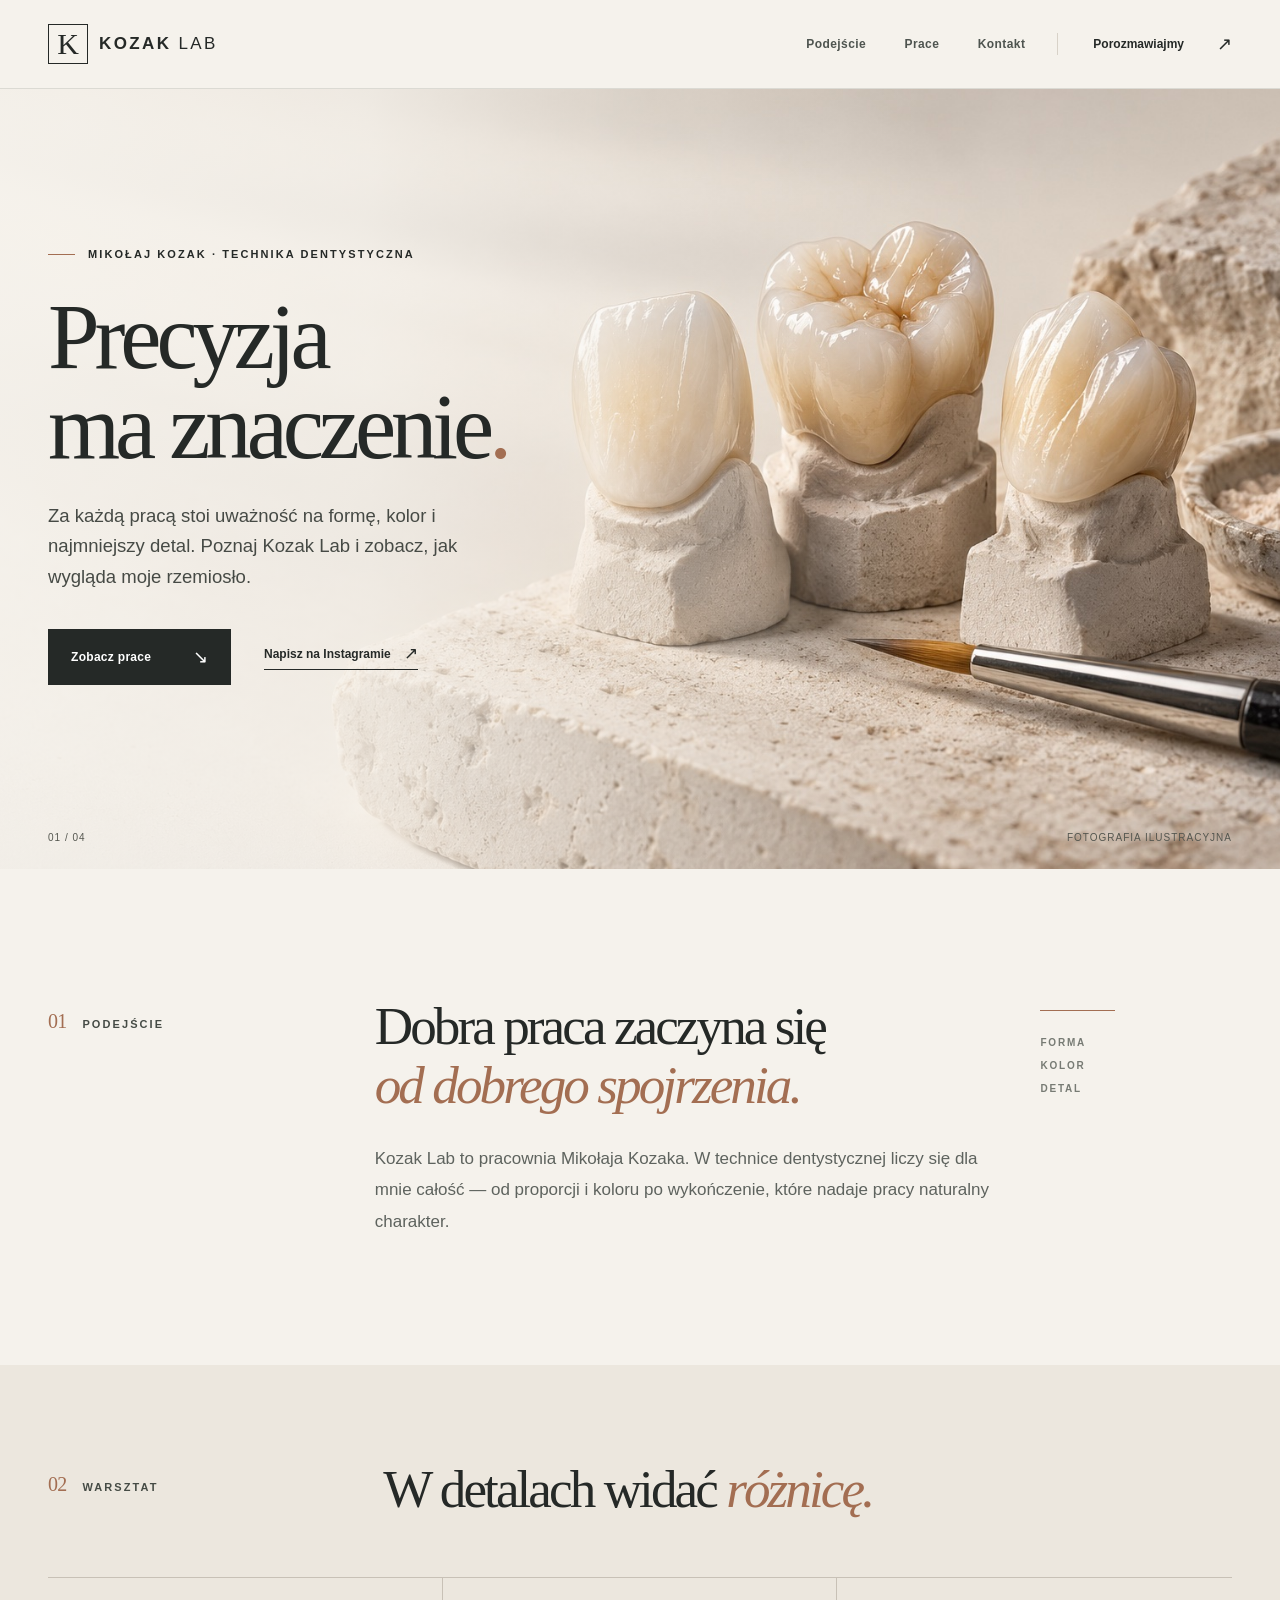
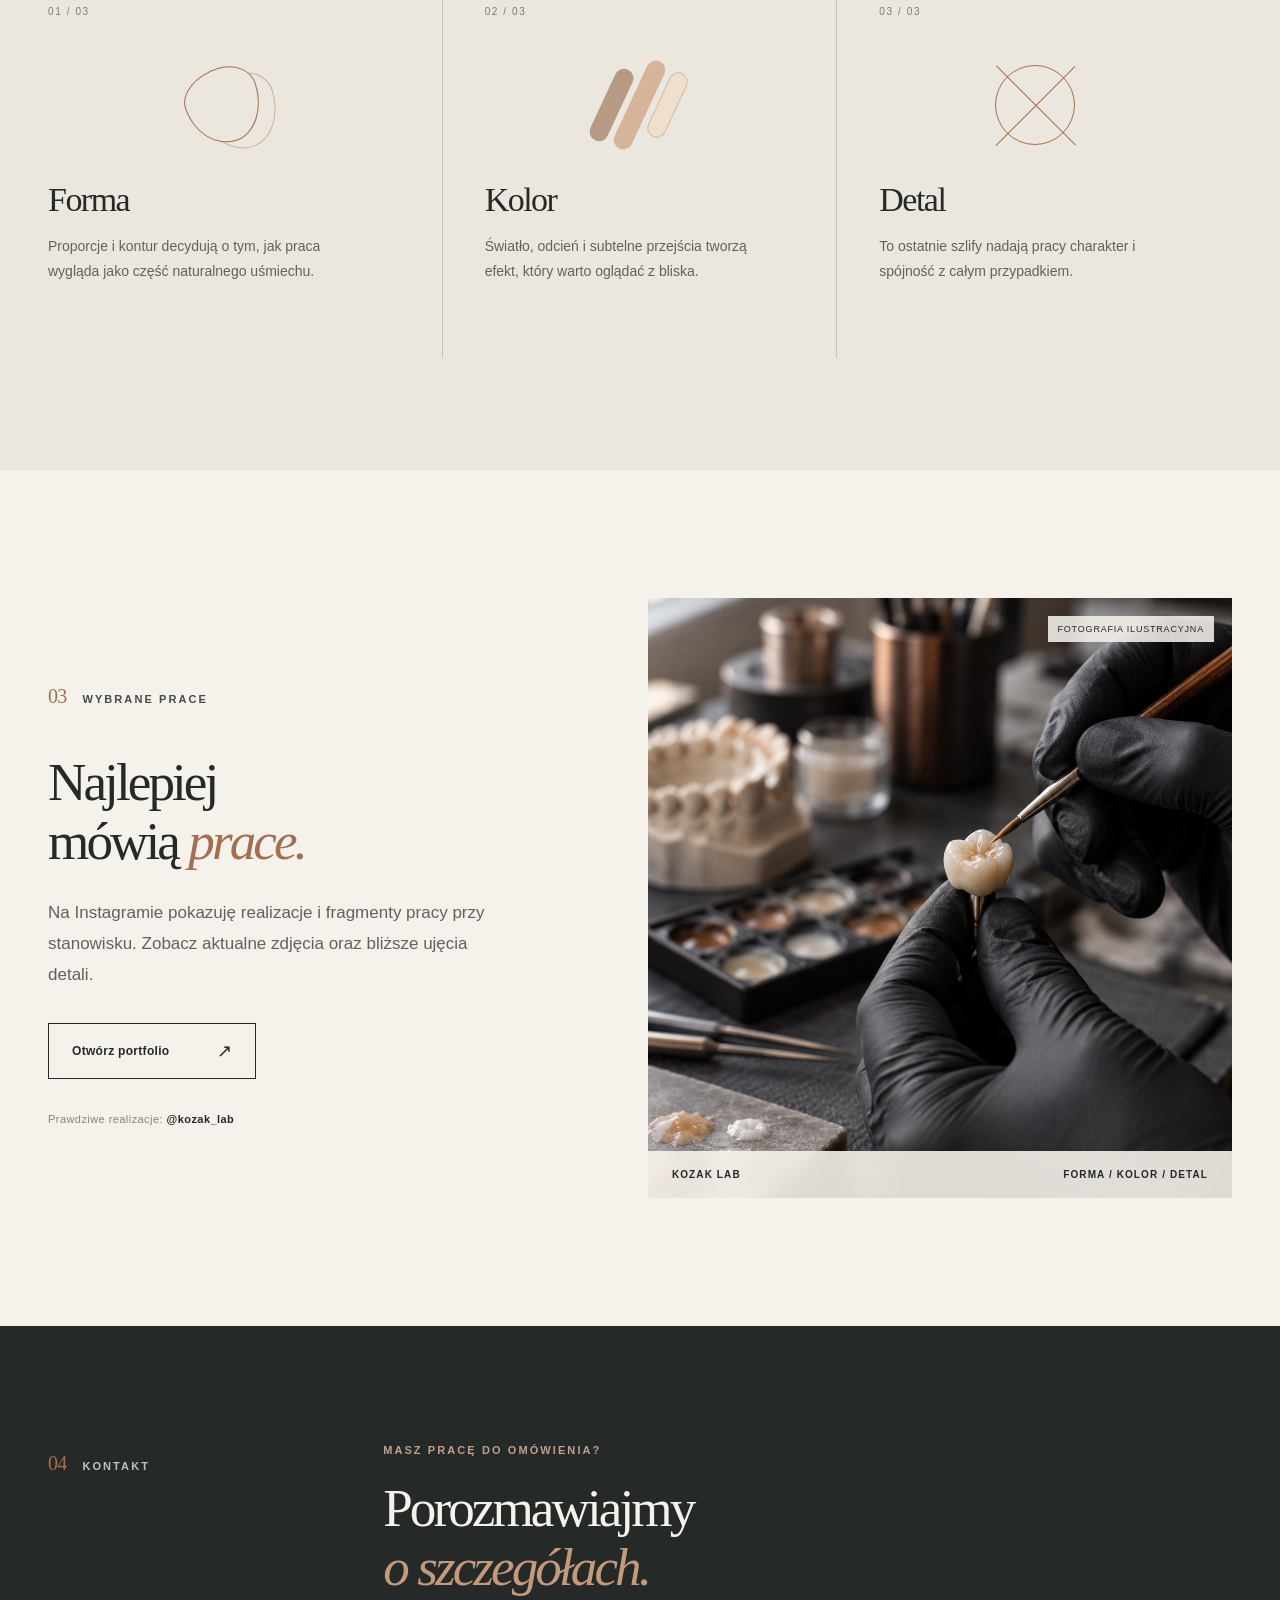
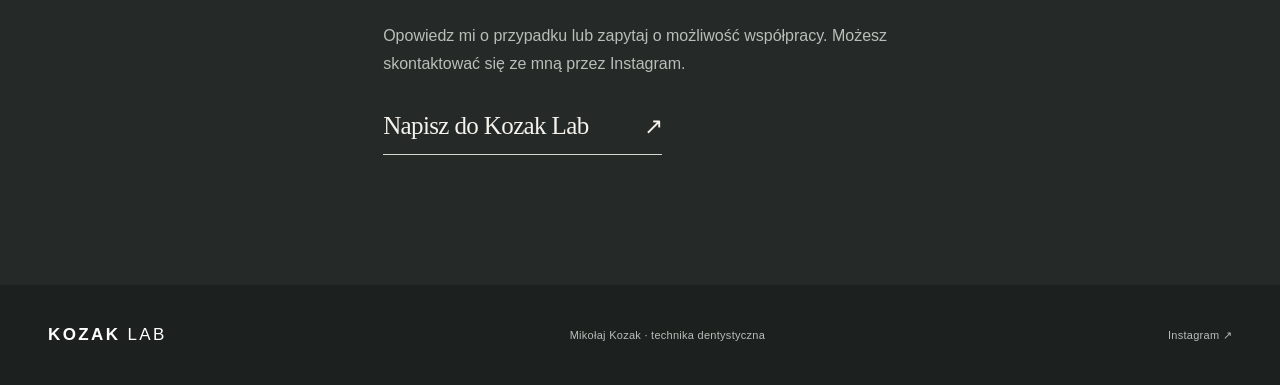
==== index.html @ 4b06291f "feat: build Kozak Lab landing page" ====
<!doctype html>
<html lang="pl">
  <head>
    <meta charset="utf-8" />
    <meta name="viewport" content="width=device-width, initial-scale=1" />
    <meta name="theme-color" content="#f5f2ec" />
    <meta name="description" content="Kozak Lab — prace techniki dentystycznej Mikołaja Kozaka. Poznaj podejście do formy, koloru i detalu oraz zobacz realizacje." />
    <title>Kozak Lab — Mikołaj Kozak, technika dentystyczna</title>
    <link rel="icon" href="assets/favicon.svg" type="image/svg+xml" />
    <link rel="preload" href="assets/ceramic-studio.jpg" as="image" />
    <link rel="stylesheet" href="styles.css" />
  </head>
  <body>
    <a class="skip-link" href="#main">Przejdź do treści</a>

    <header class="site-header">
      <div class="shell header-inner">
        <a class="brand" href="#top" aria-label="Kozak Lab — początek strony">
          <span class="brand-mark" aria-hidden="true">K</span>
          <span class="brand-name">KOZAK <span>LAB</span></span>
        </a>

        <nav class="main-nav" aria-label="Nawigacja główna">
          <a href="#podejscie">Podejście</a>
          <a href="#prace">Prace</a>
          <a href="#kontakt">Kontakt</a>
        </nav>

        <a class="header-contact" href="https://www.instagram.com/kozak_lab/" target="_blank" rel="noopener noreferrer" aria-label="Otwórz profil Kozak Lab na Instagramie w nowej karcie">
          Porozmawiajmy <span aria-hidden="true">↗</span>
        </a>
      </div>
    </header>

    <main id="main">
      <section class="hero" id="top" aria-labelledby="hero-title">
        <div class="hero-image" role="img" aria-label="Ilustracyjna fotografia ceramicznych uzupełnień protetycznych na modelach"></div>
        <div class="hero-shade"></div>
        <div class="shell hero-content">
          <p class="eyebrow hero-eyebrow"><span class="line"></span> MIKOŁAJ KOZAK · TECHNIKA DENTYSTYCZNA</p>
          <h1 id="hero-title">Precyzja<br />ma znaczenie<span class="period">.</span></h1>
          <p class="hero-intro">Za każdą pracą stoi uważność na formę, kolor i najmniejszy detal. Poznaj Kozak Lab i zobacz, jak wygląda moje rzemiosło.</p>
          <div class="hero-actions">
            <a class="button button-dark" href="#prace">Zobacz prace <span aria-hidden="true">↘</span></a>
            <a class="text-link" href="https://www.instagram.com/kozak_lab/" target="_blank" rel="noopener noreferrer">Napisz na Instagramie <span aria-hidden="true">↗</span></a>
          </div>
        </div>
        <p class="image-note">Fotografia ilustracyjna</p>
        <div class="hero-index" aria-hidden="true">01 / 04</div>
      </section>

      <section class="intro-section section-space" id="podejscie" aria-labelledby="intro-title">
        <div class="shell intro-grid">
          <div class="section-label"><span class="label-number">01</span><span>PODEJŚCIE</span></div>
          <div class="intro-copy">
            <h2 id="intro-title">Dobra praca zaczyna się<br /> <em>od dobrego spojrzenia.</em></h2>
            <p>Kozak Lab to pracownia Mikołaja Kozaka. W technice dentystycznej liczy się dla mnie całość — od proporcji i koloru po wykończenie, które nadaje pracy naturalny charakter.</p>
          </div>
          <div class="intro-aside">
            <div class="rule"></div>
            <span>FORMA</span>
            <span>KOLOR</span>
            <span>DETAL</span>
          </div>
        </div>
      </section>

      <section class="principles-section" aria-labelledby="principles-title">
        <div class="shell">
          <div class="section-heading-row">
            <div class="section-label"><span class="label-number">02</span><span>WARSZTAT</span></div>
            <h2 id="principles-title">W detalach widać <em>różnicę.</em></h2>
          </div>
          <div class="principles-grid">
            <article class="principle">
              <span class="principle-number">01 / 03</span>
              <div class="principle-symbol symbol-form" aria-hidden="true"><span></span></div>
              <h3>Forma</h3>
              <p>Proporcje i kontur decydują o tym, jak praca wygląda jako część naturalnego uśmiechu.</p>
            </article>
            <article class="principle">
              <span class="principle-number">02 / 03</span>
              <div class="principle-symbol symbol-colour" aria-hidden="true"><span></span><span></span><span></span></div>
              <h3>Kolor</h3>
              <p>Światło, odcień i subtelne przejścia tworzą efekt, który warto oglądać z bliska.</p>
            </article>
            <article class="principle">
              <span class="principle-number">03 / 03</span>
              <div class="principle-symbol symbol-detail" aria-hidden="true"><span></span></div>
              <h3>Detal</h3>
              <p>To ostatnie szlify nadają pracy charakter i spójność z całym przypadkiem.</p>
            </article>
          </div>
        </div>
      </section>

      <section class="work-section section-space" id="prace" aria-labelledby="work-title">
        <div class="shell work-layout">
          <div class="work-copy">
            <div class="section-label"><span class="label-number">03</span><span>WYBRANE PRACE</span></div>
            <h2 id="work-title">Najlepiej<br />mówią <em>prace.</em></h2>
            <p>Na Instagramie pokazuję realizacje i fragmenty pracy przy stanowisku. Zobacz aktualne zdjęcia oraz bliższe ujęcia detali.</p>
            <a class="button button-outline" href="https://www.instagram.com/kozak_lab/" target="_blank" rel="noopener noreferrer">Otwórz portfolio <span aria-hidden="true">↗</span></a>
            <p class="work-source">Prawdziwe realizacje: <strong>@kozak_lab</strong></p>
          </div>
          <div class="work-visual" role="img" aria-label="Ilustracyjna fotografia pracy nad ceramicznym uzupełnieniem">
            <div class="work-image"></div>
            <div class="work-caption"><span>KOZAK LAB</span><span>FORMA / KOLOR / DETAL</span></div>
            <span class="work-photo-note">Fotografia ilustracyjna</span>
          </div>
        </div>
      </section>

      <section class="contact-section" id="kontakt" aria-labelledby="contact-title">
        <div class="shell contact-inner">
          <div class="section-label light"><span class="label-number">04</span><span>KONTAKT</span></div>
          <div class="contact-main">
            <p class="contact-kicker">MASZ PRACĘ DO OMÓWIENIA?</p>
            <h2 id="contact-title">Porozmawiajmy<br /><em>o szczegółach.</em></h2>
            <p>Opowiedz mi o przypadku lub zapytaj o możliwość współpracy. Możesz skontaktować się ze mną przez Instagram.</p>
            <a class="contact-link" href="https://www.instagram.com/kozak_lab/" target="_blank" rel="noopener noreferrer">Napisz do Kozak Lab <span aria-hidden="true">↗</span></a>
          </div>
        </div>
      </section>
    </main>

    <footer class="site-footer">
      <div class="shell footer-inner">
        <a class="footer-brand" href="#top">KOZAK <span>LAB</span></a>
        <p>Mikołaj Kozak · technika dentystyczna</p>
        <a href="https://www.instagram.com/kozak_lab/" target="_blank" rel="noopener noreferrer">Instagram ↗</a>
      </div>
    </footer>
  </body>
</html>
---- styles.css ----
:root {
  --paper: #f5f2ec;
  --paper-deep: #ece7de;
  --ink: #252927;
  --muted: #5e635e;
  --line: #d8d2c8;
  --accent: #a36e52;
  --serif: Georgia, 'Times New Roman', serif;
  --sans: 'Helvetica Neue', Helvetica, Arial, sans-serif;
}

*, *::before, *::after { box-sizing: border-box; }
html { scroll-behavior: smooth; }
body { margin: 0; background: var(--paper); color: var(--ink); font-family: var(--sans); -webkit-font-smoothing: antialiased; }
a { color: inherit; text-decoration: none; }
button, a { -webkit-tap-highlight-color: transparent; }
a:focus-visible { outline: 2px solid var(--accent); outline-offset: 5px; }
::selection { background: #d7b5a2; color: var(--ink); }
.shell { width: min(100% - 96px, 1380px); margin-inline: auto; }
.skip-link { position: absolute; top: -80px; left: 20px; z-index: 20; padding: 12px 18px; background: white; color: var(--ink); }
.skip-link:focus { top: 14px; }

.site-header { position: relative; z-index: 10; background: var(--paper); border-bottom: 1px solid rgba(37,41,39,.12); }
.header-inner { min-height: 88px; display: flex; align-items: center; justify-content: space-between; gap: 32px; }
.brand { display: inline-flex; align-items: center; gap: 11px; flex: none; }
.brand-mark { display: grid; place-items: center; width: 40px; height: 40px; border: 1px solid var(--ink); font-family: var(--serif); font-size: 30px; line-height: 1; }
.brand-name, .footer-brand { font-size: 17px; font-weight: 700; letter-spacing: .14em; white-space: nowrap; }
.brand-name span, .footer-brand span { font-weight: 300; }
.main-nav { display: flex; align-items: center; gap: clamp(22px, 3vw, 52px); margin-left: auto; }
.main-nav a { font-size: 12px; font-weight: 600; letter-spacing: .035em; color: #4e544f; transition: color .2s; }
.main-nav a:hover, .header-contact:hover { color: var(--accent); }
.header-contact { display: flex; align-items: center; gap: 33px; border-left: 1px solid var(--line); padding-left: 35px; font-size: 12px; font-weight: 700; white-space: nowrap; transition: color .2s; }
.header-contact span { font-size: 18px; font-weight: 400; }

.hero { position: relative; min-height: min(780px, calc(100svh - 88px)); display: flex; align-items: center; overflow: hidden; background: #e8e0d5; }
.hero-image { position: absolute; inset: 0; background: url('assets/ceramic-studio.jpg') center center / cover no-repeat; transform: scale(1.015); }
.hero-shade { position: absolute; inset: 0; background: linear-gradient(90deg, rgba(245,242,236,.90) 0%, rgba(245,242,236,.78) 29%, rgba(245,242,236,.35) 50%, rgba(245,242,236,0) 72%); }
.hero-content { position: relative; z-index: 1; padding-top: 80px; padding-bottom: 105px; }
.eyebrow, .section-label, .contact-kicker { font-size: 11px; font-weight: 700; letter-spacing: .19em; }
.hero-eyebrow { display: flex; align-items: center; gap: 13px; margin: 0 0 32px; }
.hero-eyebrow .line { width: 27px; height: 1px; background: var(--accent); }
h1, h2, h3, p { margin-top: 0; }
h1, h2, h3 { font-weight: 400; }
h1, h2 { font-family: var(--serif); letter-spacing: -.055em; }
h1 { max-width: 850px; margin-bottom: 29px; font-size: clamp(64px, 7.25vw, 118px); line-height: .97; }
.period { color: var(--accent); }
.hero-intro { max-width: 480px; margin-bottom: 37px; color: #464a45; font-size: clamp(16px, 1.45vw, 19px); line-height: 1.62; }
.hero-actions { display: flex; align-items: center; gap: 33px; flex-wrap: wrap; }
.button { min-height: 56px; display: inline-flex; align-items: center; justify-content: space-between; gap: 36px; padding: 0 23px; font-size: 12px; font-weight: 700; letter-spacing: .025em; transition: background .2s, color .2s, transform .2s; }
.button:hover { transform: translateY(-2px); }
.button span { font-size: 18px; font-weight: 400; }
.button-dark { background: var(--ink); color: #fff; min-width: 183px; }
.button-dark:hover { background: #47514b; }
.text-link { display: inline-flex; gap: 13px; align-items: center; border-bottom: 1px solid var(--ink); padding-bottom: 5px; font-size: 12px; font-weight: 700; }
.text-link span { font-size: 17px; font-weight: 400; }
.text-link:hover { color: var(--accent); border-color: var(--accent); }
.image-note, .hero-index { position: absolute; z-index: 1; bottom: 26px; margin: 0; font-size: 10px; letter-spacing: .1em; text-transform: uppercase; color: #555750; }
.image-note { right: 48px; }
.hero-index { left: 48px; }

.section-space { padding-block: clamp(100px, 10vw, 166px); }
.intro-grid { display: grid; grid-template-columns: 1fr 2.15fr .65fr; gap: 32px; align-items: start; }
.section-label { display: flex; align-items: baseline; gap: 16px; padding-top: 13px; white-space: nowrap; color: #454b45; }
.label-number { font-family: var(--serif); color: var(--accent); font-size: 20px; font-weight: 400; letter-spacing: -.04em; }
.intro-copy h2, .section-heading-row h2, .work-copy h2, .contact-main h2 { font-size: clamp(43px, 4.15vw, 69px); line-height: 1.11; }
h2 em { font-weight: 400; color: var(--accent); }
.intro-copy h2 { margin-bottom: 28px; }
.intro-copy p { max-width: 650px; color: var(--muted); font-size: 17px; line-height: 1.85; margin-bottom: 0; }
.intro-aside { display: flex; flex-direction: column; gap: 12px; padding-top: 13px; color: #777b74; font-size: 10px; font-weight: 700; letter-spacing: .18em; }
.intro-aside .rule { width: 75px; height: 1px; margin-bottom: 14px; background: var(--accent); }

.principles-section { padding-block: 95px 112px; background: var(--paper-deep); }
.section-heading-row { display: grid; grid-template-columns: 1fr 2.8fr; gap: 32px; align-items: start; padding-bottom: 58px; }
.section-heading-row h2 { margin-bottom: 0; }
.principles-grid { display: grid; grid-template-columns: repeat(3, 1fr); border-top: 1px solid #c8c1b6; }
.principle { min-height: 380px; position: relative; padding: 28px 42px 20px 0; border-right: 1px solid #c8c1b6; }
.principle + .principle { padding-left: 42px; }
.principle:last-child { border-right: 0; }
.principle-number { display: block; font-size: 10px; color: #797d76; letter-spacing: .16em; }
.principle-symbol { height: 128px; display: flex; align-items: center; justify-content: center; margin-block: 24px 12px; }
.symbol-form span { width: 75px; height: 75px; border: 1px solid var(--accent); border-radius: 58% 42% 48% 52% / 38% 35% 65% 62%; transform: rotate(-18deg); box-shadow: 14px 11px 0 -1px var(--paper-deep), 14px 11px 0 0 rgba(163,110,82,.45); }
.symbol-colour { gap: 9px; }
.symbol-colour span { width: 19px; height: 78px; border-radius: 20px; background: #b79a83; transform: rotate(25deg); }
.symbol-colour span:nth-child(2) { height: 96px; background: #d6b49a; }
.symbol-colour span:nth-child(3) { height: 70px; background: #eee0cc; border: 1px solid #cebda9; }
.symbol-detail span { position: relative; width: 80px; height: 80px; border: 1px solid var(--accent); border-radius: 50%; }
.symbol-detail span::before, .symbol-detail span::after { content: ''; position: absolute; background: var(--accent); }
.symbol-detail span::before { width: 1px; height: 112px; top: -16px; left: 39px; transform: rotate(45deg); }
.symbol-detail span::after { width: 112px; height: 1px; top: 39px; left: -16px; transform: rotate(45deg); }
.principle h3 { margin-bottom: 15px; font-family: var(--serif); font-size: 34px; letter-spacing: -.045em; }
.principle p { max-width: 295px; margin-bottom: 0; color: var(--muted); font-size: 14px; line-height: 1.8; }

.work-layout { display: grid; grid-template-columns: minmax(330px, .92fr) minmax(0, 1.08fr); gap: clamp(50px, 8vw, 130px); align-items: center; }
.work-copy h2 { margin-top: 45px; margin-bottom: 27px; }
.work-copy > p:not(.work-source) { max-width: 455px; color: var(--muted); font-size: 17px; line-height: 1.82; margin-bottom: 32px; }
.button-outline { border: 1px solid var(--ink); min-width: 208px; }
.button-outline:hover { color: white; background: var(--ink); }
.work-source { margin: 34px 0 0; color: #84847c; font-size: 11px; letter-spacing: .04em; }
.work-source strong { color: var(--ink); font-weight: 700; }
.work-visual { position: relative; min-height: 600px; background: #dfd6c9; overflow: hidden; }
.work-image { position: absolute; inset: 0; background: url('assets/ceramic-craft.jpg') center center / cover no-repeat; transform: scale(1.02); }
.work-caption { position: absolute; left: 0; right: 0; bottom: 0; display: flex; justify-content: space-between; gap: 15px; padding: 18px 24px; background: rgba(245,242,236,.9); backdrop-filter: blur(8px); font-size: 10px; font-weight: 700; letter-spacing: .11em; }
.work-photo-note { position: absolute; right: 18px; top: 18px; padding: 8px 10px; background: rgba(245,242,236,.87); font-size: 9px; text-transform: uppercase; letter-spacing: .09em; }

.contact-section { background: var(--ink); color: var(--paper); padding-block: 113px 130px; }
.contact-inner { display: grid; grid-template-columns: 1fr 2.8fr; gap: 32px; }
.section-label.light { color: #bfc2ba; }
.contact-kicker { color: #bea28f; margin: 5px 0 23px; }
.contact-main h2 { margin-bottom: 25px; }
.contact-main h2 em { color: #c49a7e; }
.contact-main p:not(.contact-kicker) { max-width: 510px; color: #b9beb9; font-size: 16px; line-height: 1.75; margin-bottom: 34px; }
.contact-link { display: inline-flex; align-items: center; gap: 55px; padding: 0 0 14px; border-bottom: 1px solid #d5d7d1; font-family: var(--serif); font-size: 25px; letter-spacing: -.025em; }
.contact-link span { font-family: var(--sans); font-size: 23px; }
.contact-link:hover { color: #d7ad8d; border-color: #d7ad8d; }
.site-footer { background: #1c201e; color: #b9beb9; }
.footer-inner { display: flex; align-items: center; justify-content: space-between; min-height: 100px; gap: 20px; }
.footer-brand { color: #fff; }
.footer-inner p, .footer-inner > a:last-child { margin: 0; font-size: 11px; letter-spacing: .025em; }
.footer-inner > a:last-child:hover { color: #d7ad8d; }

@media (max-width: 1050px) {
  .shell { width: min(100% - 60px, 1380px); }
  .header-inner { min-height: 78px; }
  .hero { min-height: 700px; }
  .intro-grid { grid-template-columns: 1fr 2.4fr; }
  .intro-aside { display: none; }
  .work-layout { gap: 50px; }
  .work-visual { min-height: 510px; }
  .principle { padding-right: 24px; }
  .principle + .principle { padding-left: 24px; }
}

@media (max-width: 740px) {
  .shell { width: min(100% - 40px, 1380px); }
  .header-inner { min-height: 71px; gap: 10px; }
  .brand-mark { width: 35px; height: 35px; font-size: 27px; }
  .brand-name { font-size: 14px; }
  .main-nav { display: none; }
  .header-contact { margin-left: auto; padding-left: 15px; gap: 8px; font-size: 11px; }
  .header-contact span { font-size: 16px; }
  .hero { min-height: 725px; align-items: flex-start; }
  .hero-image { background-position: 64% center; }
  .hero-shade { background: linear-gradient(180deg, rgba(245,242,236,.98) 0%, rgba(245,242,236,.92) 34%, rgba(245,242,236,.34) 68%, rgba(245,242,236,.02) 100%); }
  .hero-content { padding-top: 76px; padding-bottom: 270px; }
  .hero-eyebrow { font-size: 9px; line-height: 1.5; margin-bottom: 24px; }
  h1 { font-size: clamp(59px, 13vw, 83px); }
  .hero-intro { max-width: 460px; font-size: 15px; line-height: 1.62; }
  .hero-actions { gap: 22px; }
  .image-note { right: 20px; bottom: 18px; color: #333; background: rgba(245,242,236,.75); padding: 5px 7px; }
  .hero-index { left: 20px; bottom: 23px; }
  .section-space { padding-block: 82px; }
  .intro-grid, .section-heading-row, .work-layout, .contact-inner { display: block; }
  .section-label { margin-bottom: 28px; padding-top: 0; }
  .intro-copy h2, .section-heading-row h2, .work-copy h2, .contact-main h2 { font-size: clamp(42px, 9vw, 59px); }
  .intro-copy h2 br { display: none; }
  .intro-copy p, .work-copy > p:not(.work-source) { font-size: 15px; line-height: 1.75; }
  .principles-section { padding-block: 80px; }
  .section-heading-row { padding-bottom: 37px; }
  .principles-grid { grid-template-columns: 1fr; }
  .principle, .principle + .principle { min-height: unset; padding: 25px 0 30px; border-right: 0; border-bottom: 1px solid #c8c1b6; }
  .principle-symbol { height: 92px; justify-content: flex-start; padding-left: 20px; margin-block: 13px 8px; transform: scale(.74); transform-origin: left center; }
  .principle h3 { font-size: 31px; }
  .principle p { max-width: 450px; }
  .work-copy h2 { margin-top: 0; }
  .work-source { margin-bottom: 35px; }
  .work-visual { min-height: 470px; }
  .contact-section { padding-block: 82px 95px; }
  .contact-link { gap: 28px; font-size: 21px; }
  .footer-inner { min-height: 118px; flex-wrap: wrap; justify-content: space-between; padding-block: 25px; }
  .footer-inner p { order: 3; width: 100%; }
}

@media (max-width: 390px) {
  .brand-name { letter-spacing: .09em; font-size: 12px; }
  .header-contact { padding-left: 10px; font-size: 10px; }
  .hero { min-height: 760px; }
  h1 { font-size: 55px; }
  .hero-actions { align-items: flex-start; flex-direction: column; }
  .work-visual { min-height: 385px; }
}

@media (prefers-reduced-motion: reduce) {
  html { scroll-behavior: auto; }
  *, *::before, *::after { transition-duration: .01ms !important; animation-duration: .01ms !important; }
}
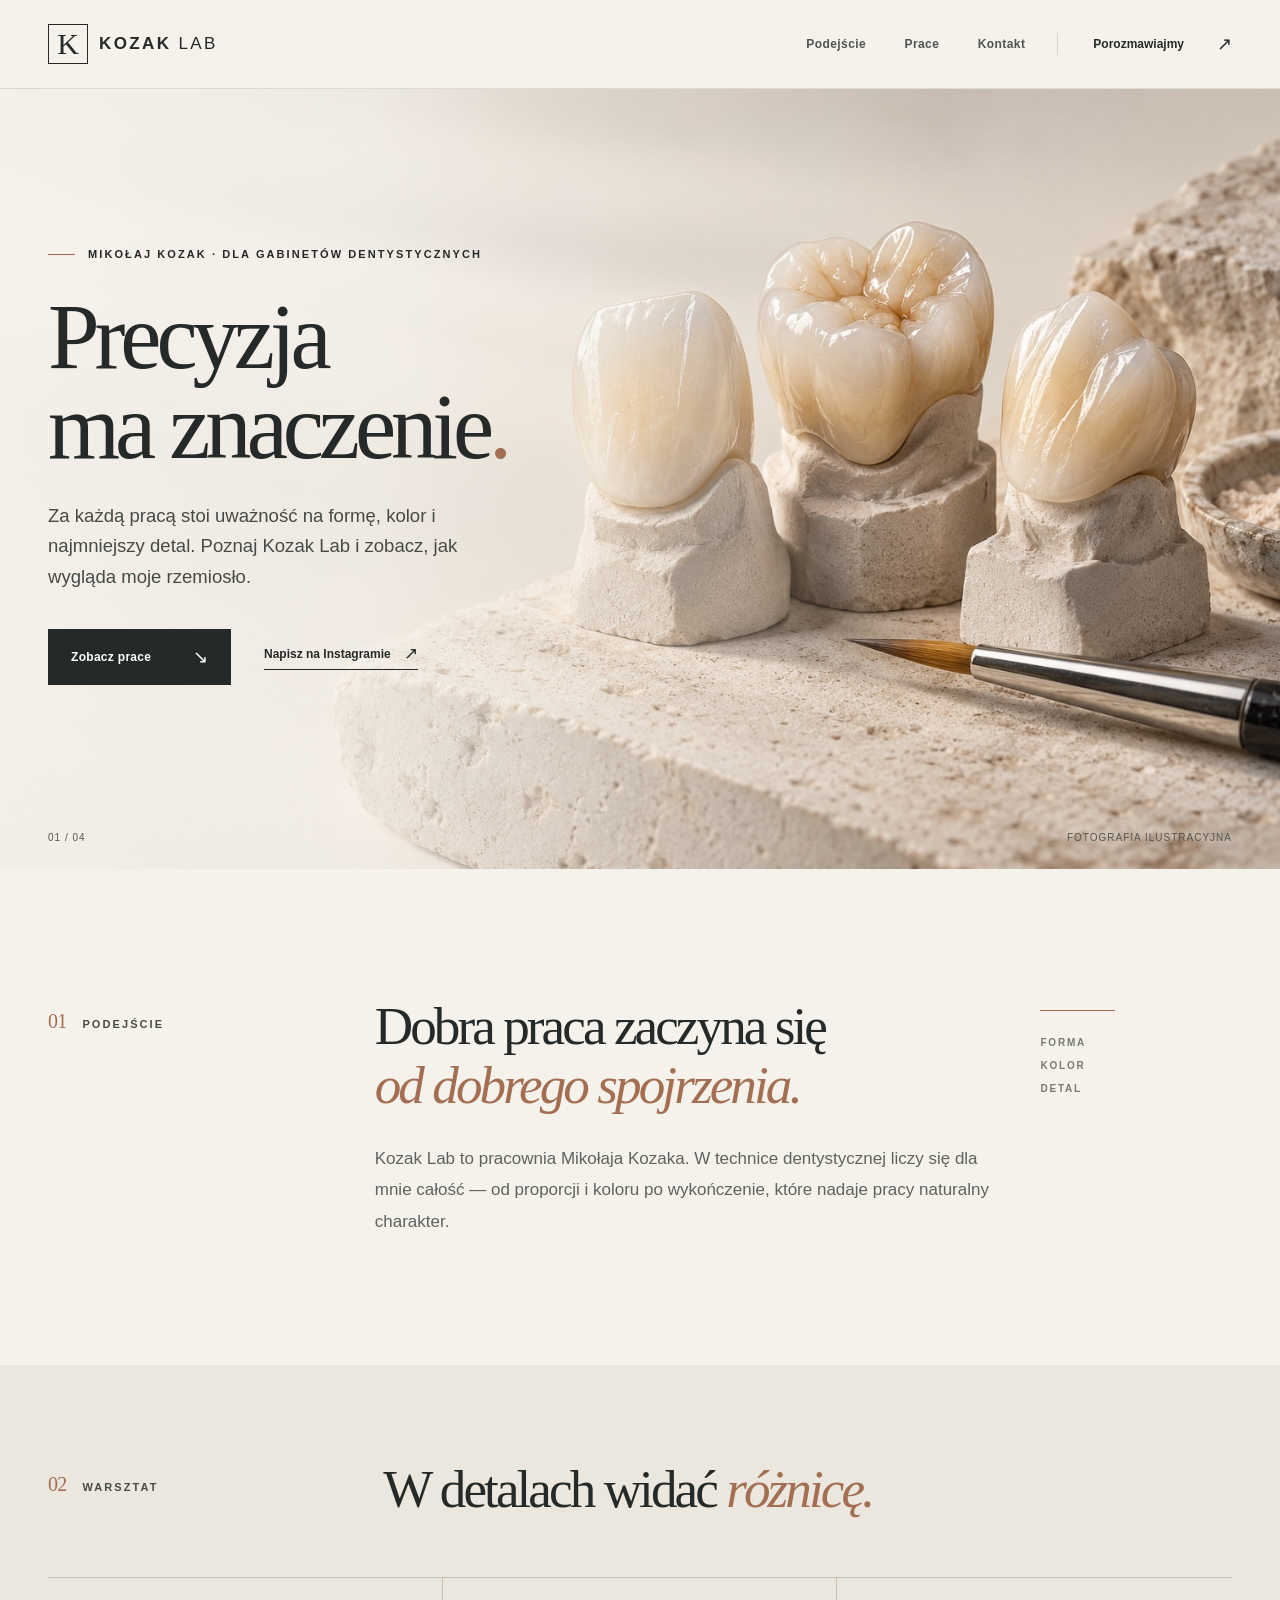
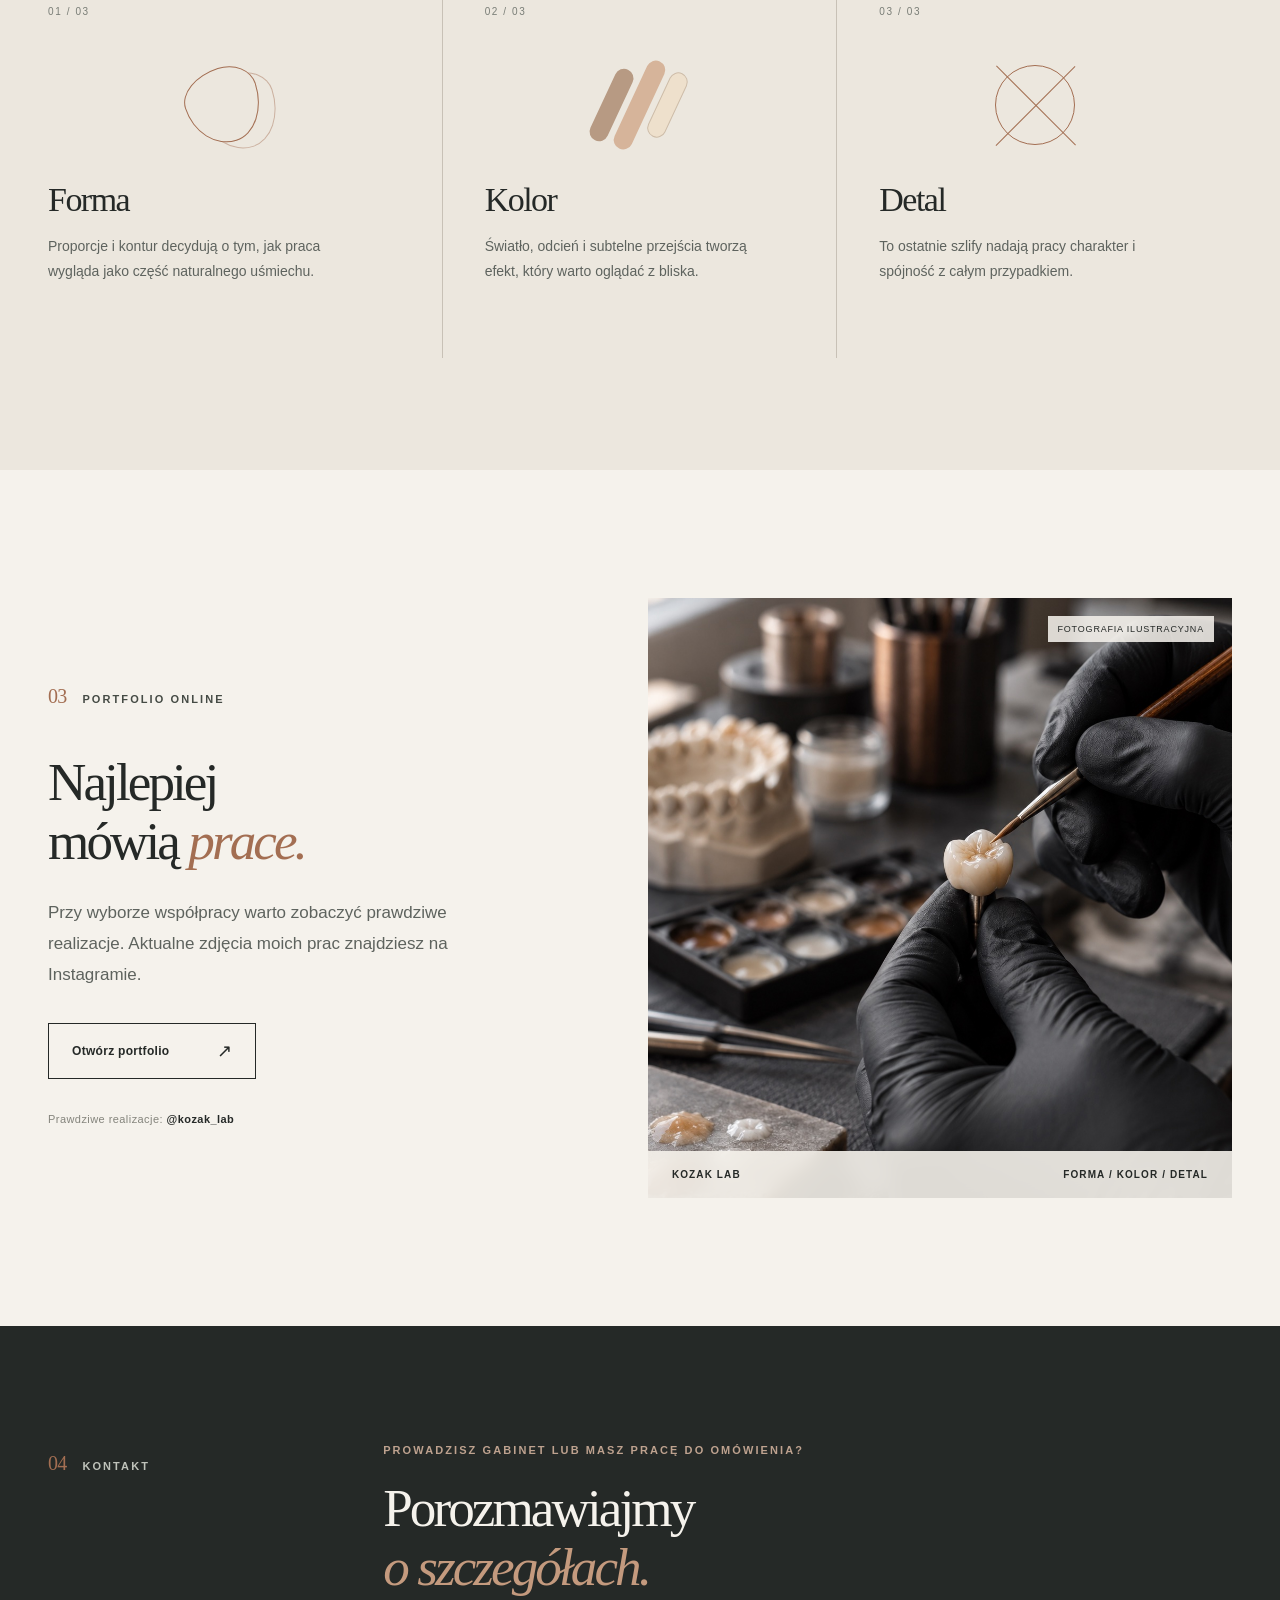
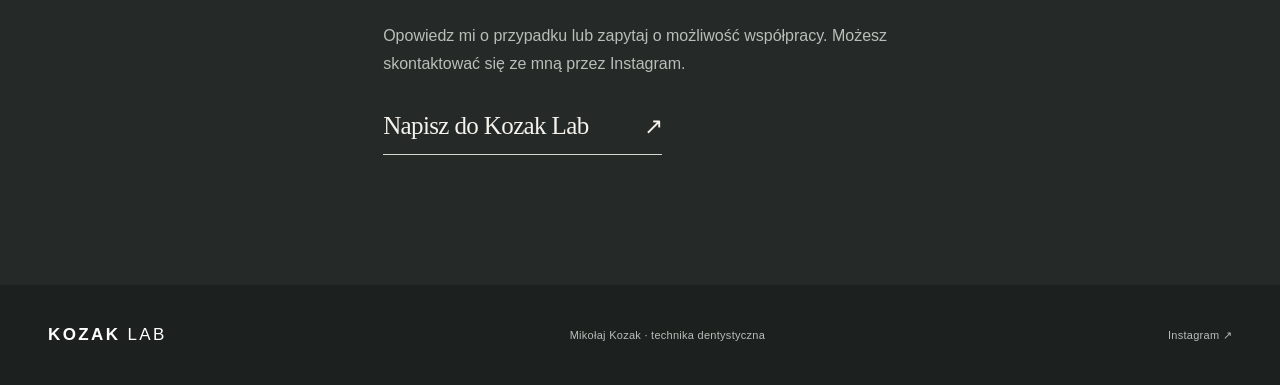
==== commit 6ce9a8c2: "fix: restore mobile navigation and clarify portfolio copy" ====
--- a/index.html
+++ b/index.html
@@ -37,7 +37,7 @@
         <div class="hero-image" role="img" aria-label="Ilustracyjna fotografia ceramicznych uzupełnień protetycznych na modelach"></div>
         <div class="hero-shade"></div>
         <div class="shell hero-content">
-          <p class="eyebrow hero-eyebrow"><span class="line"></span> MIKOŁAJ KOZAK · TECHNIKA DENTYSTYCZNA</p>
+          <p class="eyebrow hero-eyebrow"><span class="line"></span> MIKOŁAJ KOZAK · DLA GABINETÓW DENTYSTYCZNYCH</p>
           <h1 id="hero-title">Precyzja<br />ma znaczenie<span class="period">.</span></h1>
           <p class="hero-intro">Za każdą pracą stoi uważność na formę, kolor i najmniejszy detal. Poznaj Kozak Lab i zobacz, jak wygląda moje rzemiosło.</p>
           <div class="hero-actions">
@@ -53,7 +53,7 @@
         <div class="shell intro-grid">
           <div class="section-label"><span class="label-number">01</span><span>PODEJŚCIE</span></div>
           <div class="intro-copy">
-            <h2 id="intro-title">Dobra praca zaczyna się<br /> <em>od dobrego spojrzenia.</em></h2>
+            <h2 id="intro-title">Dobra praca zaczyna się <em>od dobrego spojrzenia.</em></h2>
             <p>Kozak Lab to pracownia Mikołaja Kozaka. W technice dentystycznej liczy się dla mnie całość — od proporcji i koloru po wykończenie, które nadaje pracy naturalny charakter.</p>
           </div>
           <div class="intro-aside">
@@ -97,9 +97,9 @@
       <section class="work-section section-space" id="prace" aria-labelledby="work-title">
         <div class="shell work-layout">
           <div class="work-copy">
-            <div class="section-label"><span class="label-number">03</span><span>WYBRANE PRACE</span></div>
+            <div class="section-label"><span class="label-number">03</span><span>PORTFOLIO ONLINE</span></div>
             <h2 id="work-title">Najlepiej<br />mówią <em>prace.</em></h2>
-            <p>Na Instagramie pokazuję realizacje i fragmenty pracy przy stanowisku. Zobacz aktualne zdjęcia oraz bliższe ujęcia detali.</p>
+            <p>Przy wyborze współpracy warto zobaczyć prawdziwe realizacje. Aktualne zdjęcia moich prac znajdziesz na Instagramie.</p>
             <a class="button button-outline" href="https://www.instagram.com/kozak_lab/" target="_blank" rel="noopener noreferrer">Otwórz portfolio <span aria-hidden="true">↗</span></a>
             <p class="work-source">Prawdziwe realizacje: <strong>@kozak_lab</strong></p>
           </div>
@@ -115,7 +115,7 @@
         <div class="shell contact-inner">
           <div class="section-label light"><span class="label-number">04</span><span>KONTAKT</span></div>
           <div class="contact-main">
-            <p class="contact-kicker">MASZ PRACĘ DO OMÓWIENIA?</p>
+            <p class="contact-kicker">PROWADZISZ GABINET LUB MASZ PRACĘ DO OMÓWIENIA?</p>
             <h2 id="contact-title">Porozmawiajmy<br /><em>o szczegółach.</em></h2>
             <p>Opowiedz mi o przypadku lub zapytaj o możliwość współpracy. Możesz skontaktować się ze mną przez Instagram.</p>
             <a class="contact-link" href="https://www.instagram.com/kozak_lab/" target="_blank" rel="noopener noreferrer">Napisz do Kozak Lab <span aria-hidden="true">↗</span></a>
--- a/styles.css
+++ b/styles.css
@@ -65,6 +65,7 @@
 .intro-copy h2, .section-heading-row h2, .work-copy h2, .contact-main h2 { font-size: clamp(43px, 4.15vw, 69px); line-height: 1.11; }
 h2 em { font-weight: 400; color: var(--accent); }
 .intro-copy h2 { margin-bottom: 28px; }
+.intro-copy h2 em { display: block; }
 .intro-copy p { max-width: 650px; color: var(--muted); font-size: 17px; line-height: 1.85; margin-bottom: 0; }
 .intro-aside { display: flex; flex-direction: column; gap: 12px; padding-top: 13px; color: #777b74; font-size: 10px; font-weight: 700; letter-spacing: .18em; }
 .intro-aside .rule { width: 75px; height: 1px; margin-bottom: 14px; background: var(--accent); }
@@ -132,10 +133,11 @@
 
 @media (max-width: 740px) {
   .shell { width: min(100% - 40px, 1380px); }
-  .header-inner { min-height: 71px; gap: 10px; }
+  .header-inner { min-height: 71px; gap: 10px; flex-wrap: wrap; padding-top: 16px; }
   .brand-mark { width: 35px; height: 35px; font-size: 27px; }
   .brand-name { font-size: 14px; }
-  .main-nav { display: none; }
+  .main-nav { display: flex; order: 3; width: 100%; justify-content: space-between; gap: 12px; margin-left: 0; padding-block: 14px; border-top: 1px solid var(--line); }
+  .main-nav a { font-size: 11px; }
   .header-contact { margin-left: auto; padding-left: 15px; gap: 8px; font-size: 11px; }
   .header-contact span { font-size: 16px; }
   .hero { min-height: 725px; align-items: flex-start; }
@@ -152,7 +154,7 @@
   .intro-grid, .section-heading-row, .work-layout, .contact-inner { display: block; }
   .section-label { margin-bottom: 28px; padding-top: 0; }
   .intro-copy h2, .section-heading-row h2, .work-copy h2, .contact-main h2 { font-size: clamp(42px, 9vw, 59px); }
-  .intro-copy h2 br { display: none; }
+  .intro-copy h2 em { display: inline; }
   .intro-copy p, .work-copy > p:not(.work-source) { font-size: 15px; line-height: 1.75; }
   .principles-section { padding-block: 80px; }
   .section-heading-row { padding-bottom: 37px; }
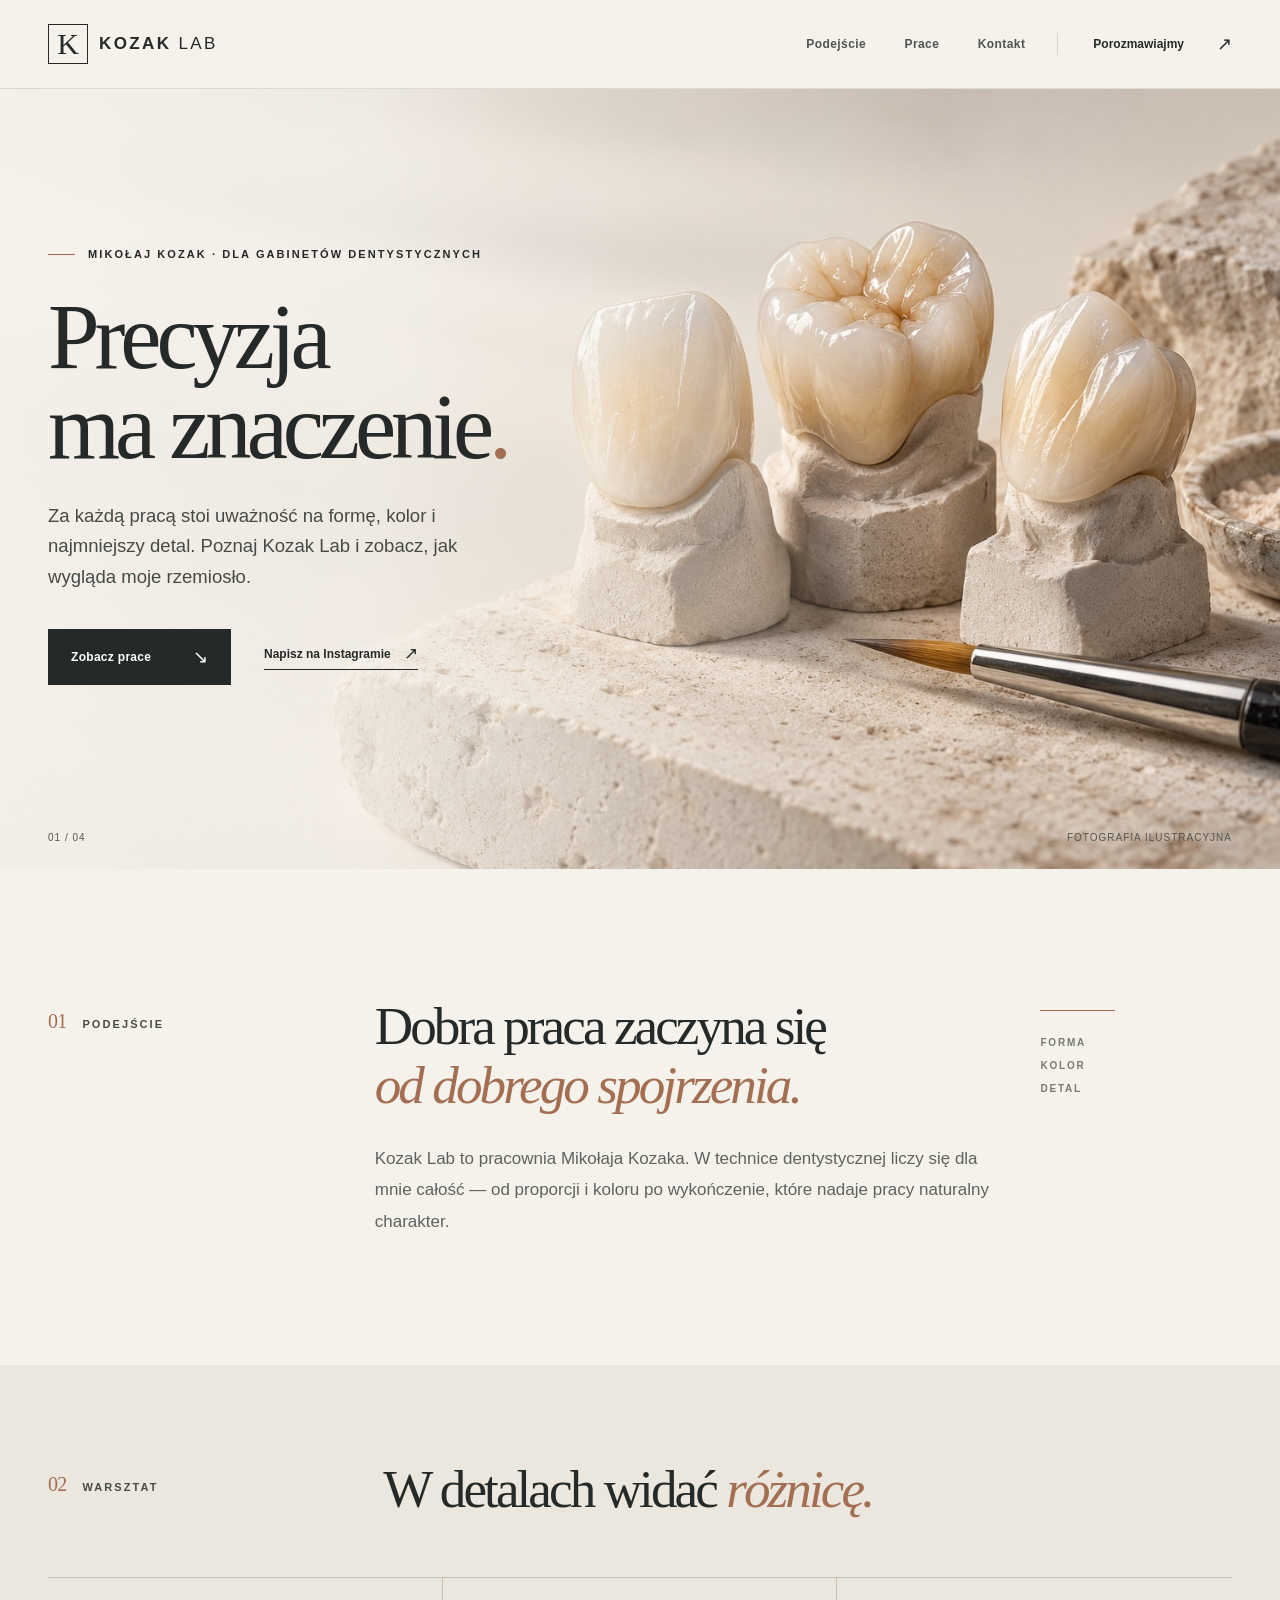
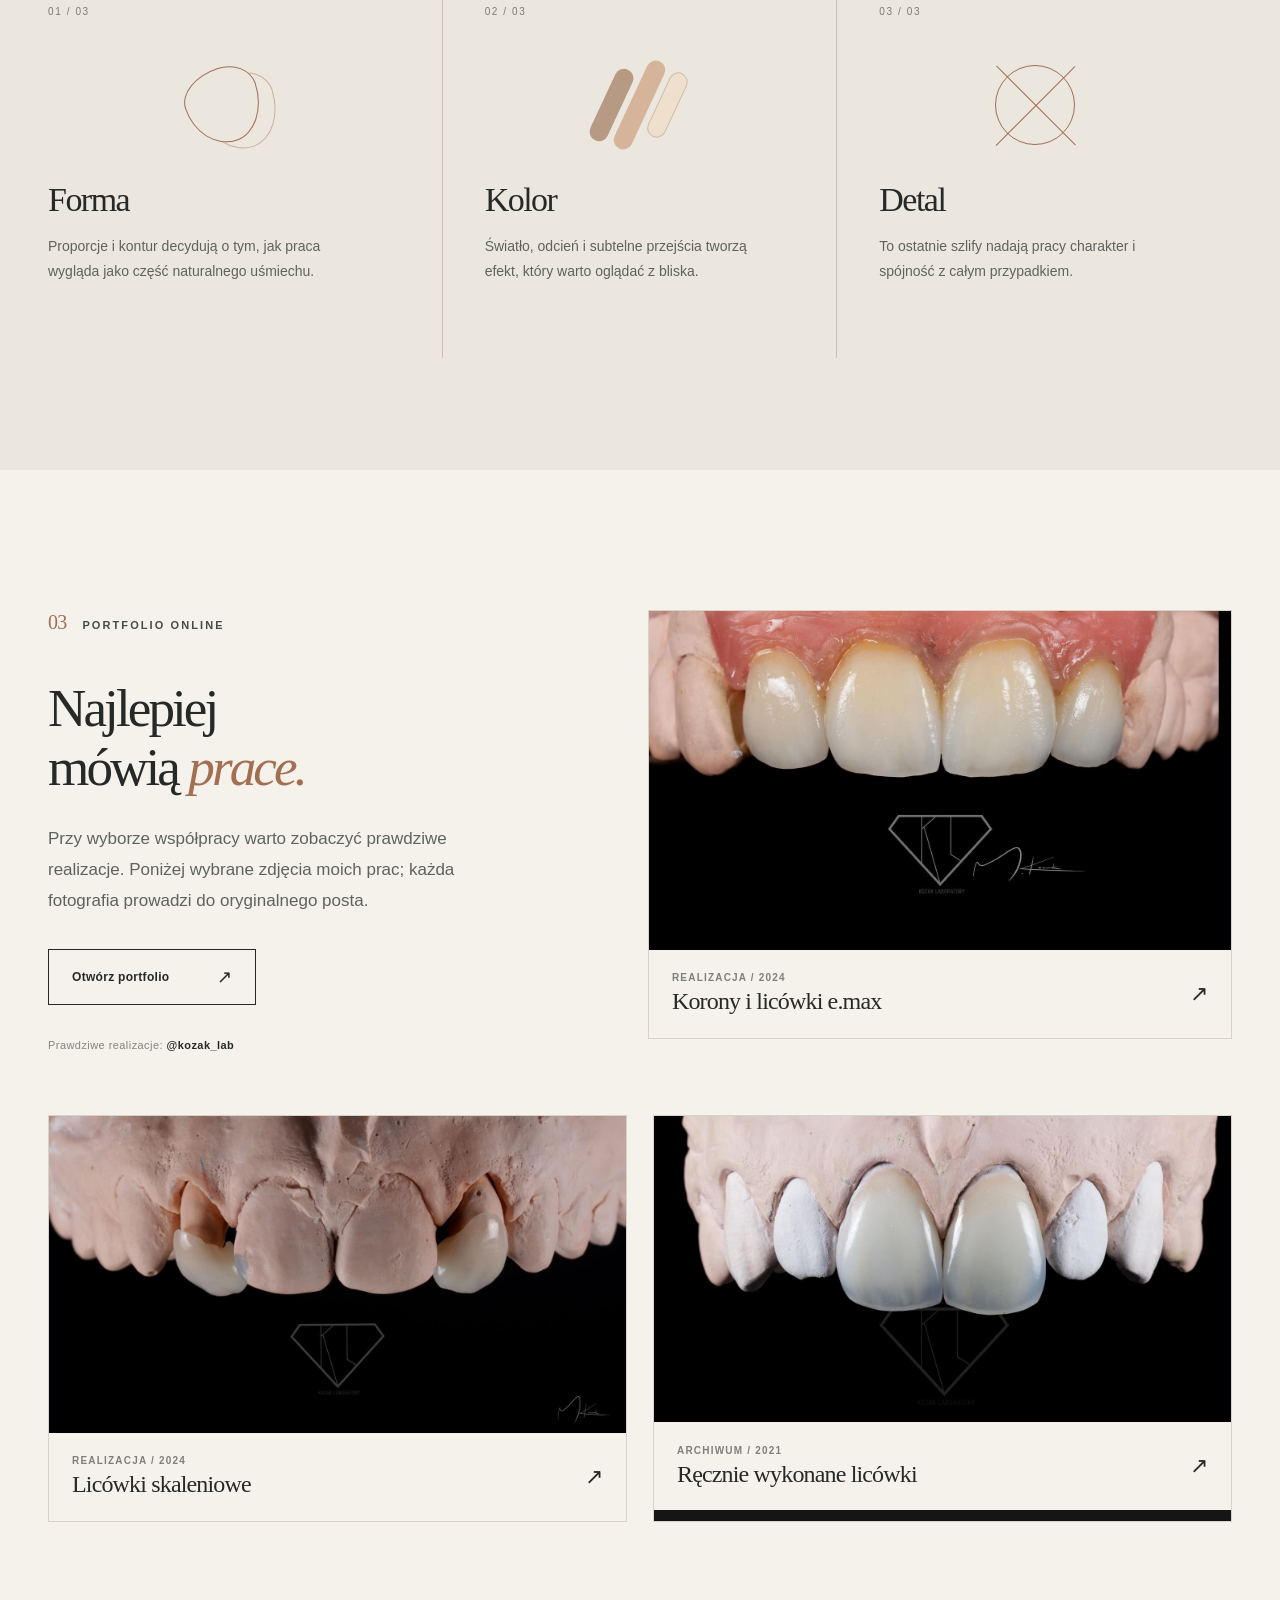
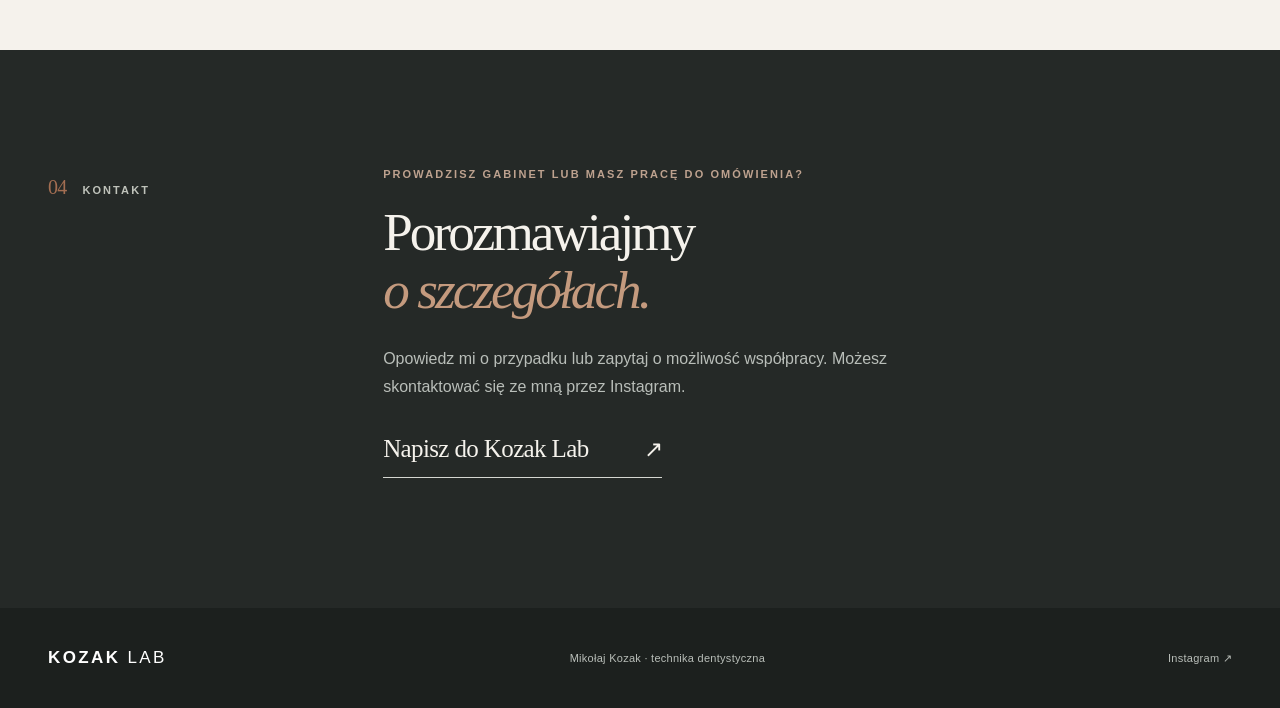
==== commit 4b892e90: "feat: showcase selected Instagram work" ====
--- a/index.html
+++ b/index.html
@@ -99,15 +99,24 @@
           <div class="work-copy">
             <div class="section-label"><span class="label-number">03</span><span>PORTFOLIO ONLINE</span></div>
             <h2 id="work-title">Najlepiej<br />mówią <em>prace.</em></h2>
-            <p>Przy wyborze współpracy warto zobaczyć prawdziwe realizacje. Aktualne zdjęcia moich prac znajdziesz na Instagramie.</p>
+            <p>Przy wyborze współpracy warto zobaczyć prawdziwe realizacje. Poniżej wybrane zdjęcia moich prac; każda fotografia prowadzi do oryginalnego posta.</p>
             <a class="button button-outline" href="https://www.instagram.com/kozak_lab/" target="_blank" rel="noopener noreferrer">Otwórz portfolio <span aria-hidden="true">↗</span></a>
             <p class="work-source">Prawdziwe realizacje: <strong>@kozak_lab</strong></p>
           </div>
-          <div class="work-visual" role="img" aria-label="Ilustracyjna fotografia pracy nad ceramicznym uzupełnieniem">
-            <div class="work-image"></div>
-            <div class="work-caption"><span>KOZAK LAB</span><span>FORMA / KOLOR / DETAL</span></div>
-            <span class="work-photo-note">Fotografia ilustracyjna</span>
-          </div>
+          <a class="work-card work-card-feature" href="https://www.instagram.com/kozak_lab/p/C6Lt3WttWBO/" target="_blank" rel="noopener noreferrer" aria-label="Zobacz oryginalny post: korony i licówki e.max">
+            <img src="assets/instagram-emax-crowns-veneers.jpg" alt="Korony i licówki e.max na modelu dentystycznym" width="1440" height="838" loading="lazy" />
+            <span class="work-card-caption"><span><small>REALIZACJA / 2024</small><strong>Korony i licówki e.max</strong></span><span class="work-card-arrow" aria-hidden="true">↗</span></span>
+          </a>
+        </div>
+        <div class="shell work-gallery" aria-label="Więcej prac Mikołaja Kozaka">
+          <a class="work-card" href="https://www.instagram.com/kozak_lab/p/C5WOCHLNJHn/" target="_blank" rel="noopener noreferrer" aria-label="Zobacz oryginalny post: licówki skaleniowe z 2024 roku">
+            <img src="assets/instagram-feldspathic-veneers-2024.jpg" alt="Dwie licówki skaleniowe na modelu dentystycznym" width="1440" height="790" loading="lazy" />
+            <span class="work-card-caption"><span><small>REALIZACJA / 2024</small><strong>Licówki skaleniowe</strong></span><span class="work-card-arrow" aria-hidden="true">↗</span></span>
+          </a>
+          <a class="work-card" href="https://www.instagram.com/kozak_lab/p/COilRUqpZaP/" target="_blank" rel="noopener noreferrer" aria-label="Zobacz oryginalny post: ręcznie wykonane licówki skaleniowe z 2021 roku">
+            <img src="assets/instagram-feldspathic-veneers-2021.jpg" alt="Dwie ręcznie wykonane licówki skaleniowe na modelu dentystycznym" width="1440" height="764" loading="lazy" />
+            <span class="work-card-caption"><span><small>ARCHIWUM / 2021</small><strong>Ręcznie wykonane licówki</strong></span><span class="work-card-arrow" aria-hidden="true">↗</span></span>
+          </a>
         </div>
       </section>
 
--- a/styles.css
+++ b/styles.css
@@ -98,10 +98,16 @@
 .button-outline:hover { color: white; background: var(--ink); }
 .work-source { margin: 34px 0 0; color: #84847c; font-size: 11px; letter-spacing: .04em; }
 .work-source strong { color: var(--ink); font-weight: 700; }
-.work-visual { position: relative; min-height: 600px; background: #dfd6c9; overflow: hidden; }
-.work-image { position: absolute; inset: 0; background: url('assets/ceramic-craft.jpg') center center / cover no-repeat; transform: scale(1.02); }
-.work-caption { position: absolute; left: 0; right: 0; bottom: 0; display: flex; justify-content: space-between; gap: 15px; padding: 18px 24px; background: rgba(245,242,236,.9); backdrop-filter: blur(8px); font-size: 10px; font-weight: 700; letter-spacing: .11em; }
-.work-photo-note { position: absolute; right: 18px; top: 18px; padding: 8px 10px; background: rgba(245,242,236,.87); font-size: 9px; text-transform: uppercase; letter-spacing: .09em; }
+.work-card { display: block; min-width: 0; border: 1px solid var(--line); background: #151515; transition: border-color .2s, transform .2s; }
+.work-card:hover { border-color: var(--accent); transform: translateY(-3px); }
+.work-card img { display: block; width: 100%; height: auto; }
+.work-card-caption { display: flex; align-items: center; justify-content: space-between; gap: 20px; min-height: 88px; padding: 18px 23px; background: var(--paper); }
+.work-card-caption > span:first-child { display: flex; flex-direction: column; gap: 5px; }
+.work-card-caption small { color: #7c8079; font-size: 10px; font-weight: 700; letter-spacing: .12em; }
+.work-card-caption strong { color: var(--ink); font-family: var(--serif); font-size: 24px; font-weight: 400; letter-spacing: -.035em; }
+.work-card-arrow { align-self: center; color: var(--ink); font-size: 22px; transition: transform .2s; }
+.work-card:hover .work-card-arrow { transform: translate(3px,-3px); }
+.work-gallery { display: grid; grid-template-columns: repeat(2,minmax(0,1fr)); gap: 26px; margin-top: 64px; }
 
 .contact-section { background: var(--ink); color: var(--paper); padding-block: 113px 130px; }
 .contact-inner { display: grid; grid-template-columns: 1fr 2.8fr; gap: 32px; }
@@ -126,7 +132,6 @@
   .intro-grid { grid-template-columns: 1fr 2.4fr; }
   .intro-aside { display: none; }
   .work-layout { gap: 50px; }
-  .work-visual { min-height: 510px; }
   .principle { padding-right: 24px; }
   .principle + .principle { padding-left: 24px; }
 }
@@ -165,7 +170,9 @@
   .principle p { max-width: 450px; }
   .work-copy h2 { margin-top: 0; }
   .work-source { margin-bottom: 35px; }
-  .work-visual { min-height: 470px; }
+  .work-gallery { grid-template-columns: 1fr; gap: 24px; margin-top: 28px; }
+  .work-card-caption { min-height: 80px; padding-inline: 18px; }
+  .work-card-caption strong { font-size: 21px; }
   .contact-section { padding-block: 82px 95px; }
   .contact-link { gap: 28px; font-size: 21px; }
   .footer-inner { min-height: 118px; flex-wrap: wrap; justify-content: space-between; padding-block: 25px; }
@@ -178,7 +185,7 @@
   .hero { min-height: 760px; }
   h1 { font-size: 55px; }
   .hero-actions { align-items: flex-start; flex-direction: column; }
-  .work-visual { min-height: 385px; }
+  .work-card-caption strong { font-size: 19px; }
 }
 
 @media (prefers-reduced-motion: reduce) {
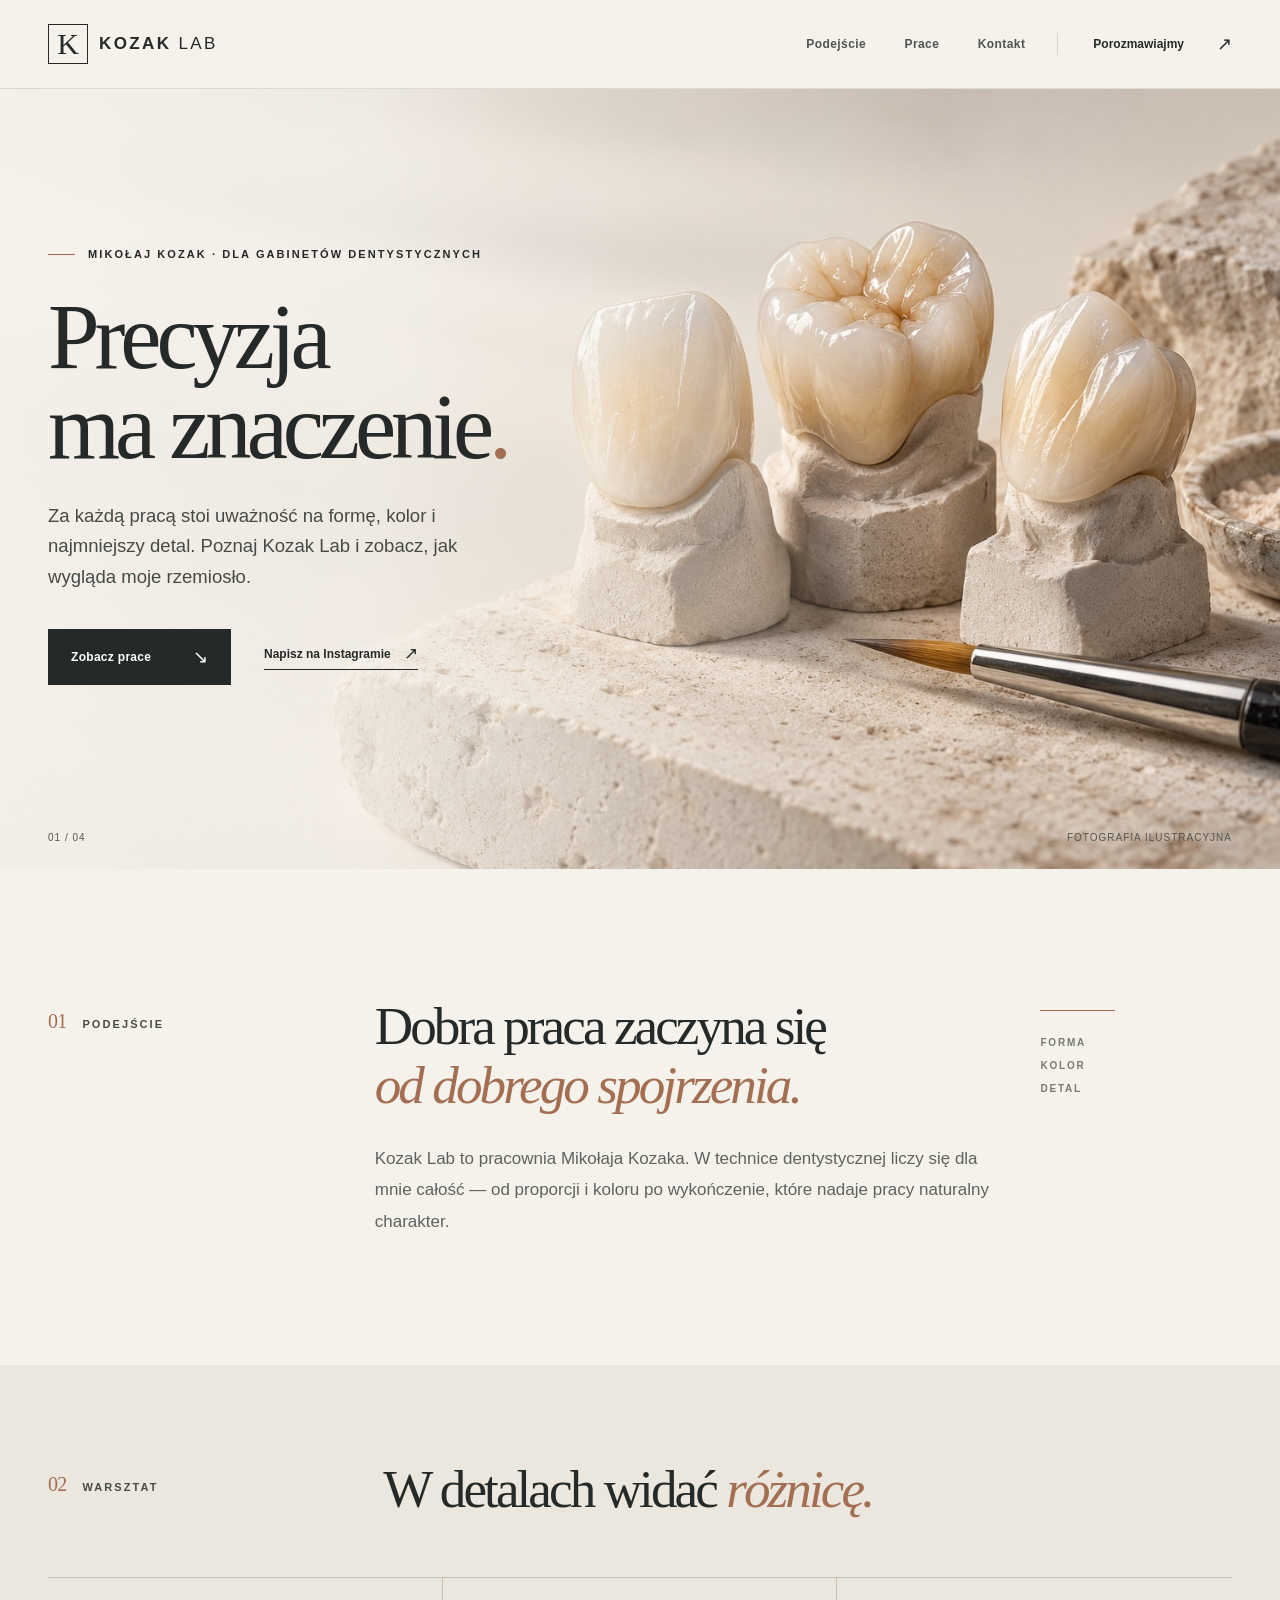
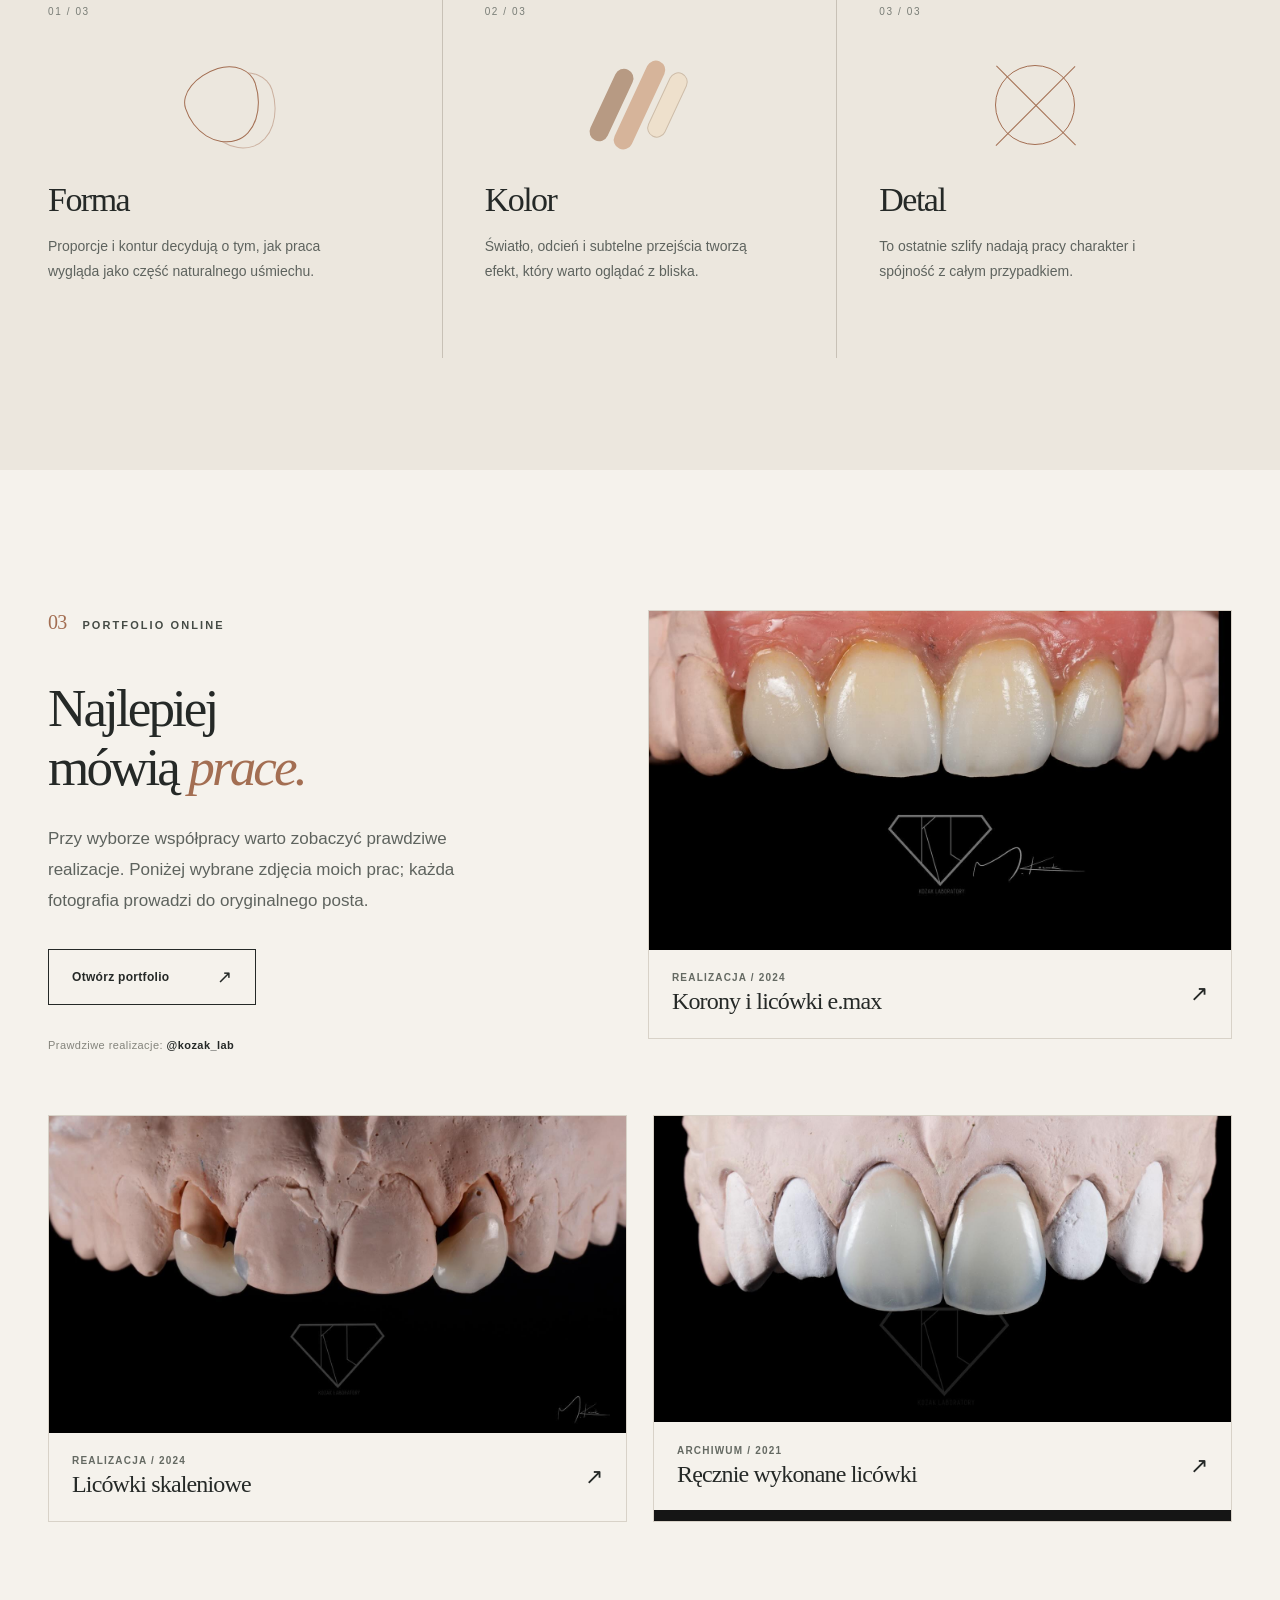
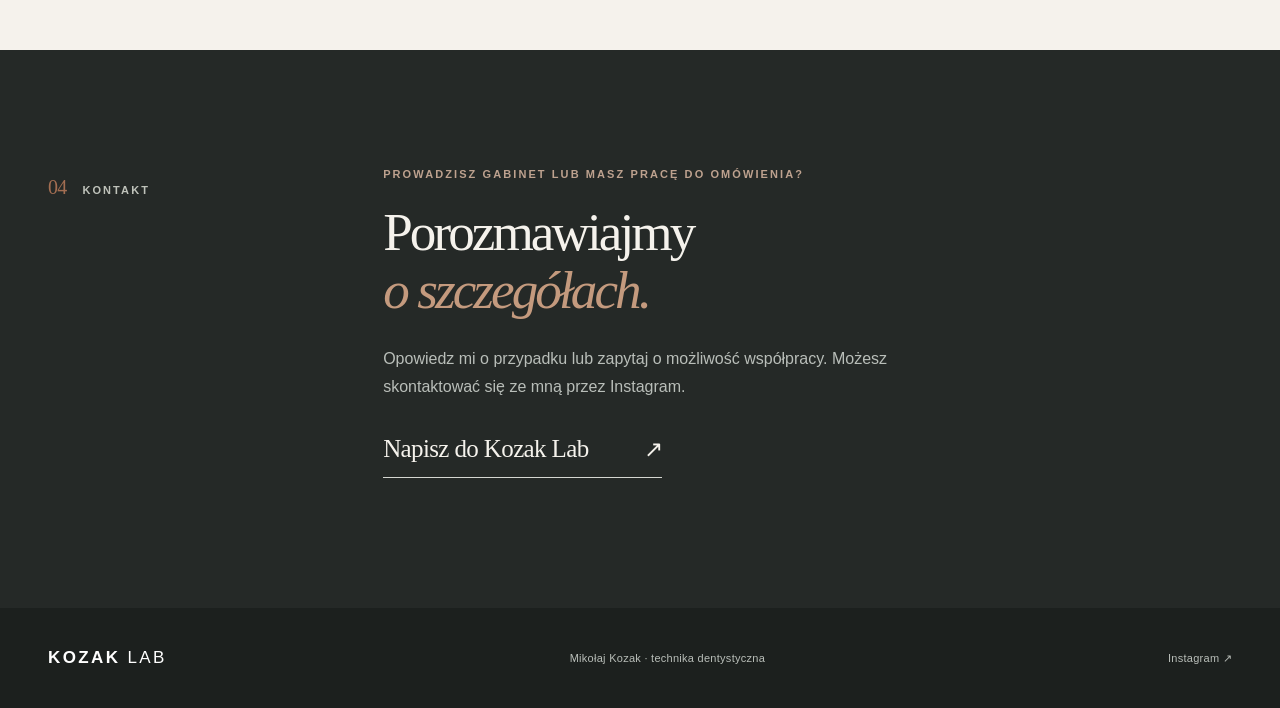
==== commit 6a48d8a9: "fix: improve gallery accessibility and provenance notes" ====
--- a/index.html
+++ b/index.html
@@ -108,7 +108,7 @@
             <span class="work-card-caption"><span><small>REALIZACJA / 2024</small><strong>Korony i licówki e.max</strong></span><span class="work-card-arrow" aria-hidden="true">↗</span></span>
           </a>
         </div>
-        <div class="shell work-gallery" aria-label="Więcej prac Mikołaja Kozaka">
+        <div class="shell work-gallery" role="group" aria-label="Więcej prac Mikołaja Kozaka">
           <a class="work-card" href="https://www.instagram.com/kozak_lab/p/C5WOCHLNJHn/" target="_blank" rel="noopener noreferrer" aria-label="Zobacz oryginalny post: licówki skaleniowe z 2024 roku">
             <img src="assets/instagram-feldspathic-veneers-2024.jpg" alt="Dwie licówki skaleniowe na modelu dentystycznym" width="1440" height="790" loading="lazy" />
             <span class="work-card-caption"><span><small>REALIZACJA / 2024</small><strong>Licówki skaleniowe</strong></span><span class="work-card-arrow" aria-hidden="true">↗</span></span>
--- a/styles.css
+++ b/styles.css
@@ -103,7 +103,7 @@
 .work-card img { display: block; width: 100%; height: auto; }
 .work-card-caption { display: flex; align-items: center; justify-content: space-between; gap: 20px; min-height: 88px; padding: 18px 23px; background: var(--paper); }
 .work-card-caption > span:first-child { display: flex; flex-direction: column; gap: 5px; }
-.work-card-caption small { color: #7c8079; font-size: 10px; font-weight: 700; letter-spacing: .12em; }
+.work-card-caption small { color: #646962; font-size: 10px; font-weight: 700; letter-spacing: .12em; }
 .work-card-caption strong { color: var(--ink); font-family: var(--serif); font-size: 24px; font-weight: 400; letter-spacing: -.035em; }
 .work-card-arrow { align-self: center; color: var(--ink); font-size: 22px; transition: transform .2s; }
 .work-card:hover .work-card-arrow { transform: translate(3px,-3px); }
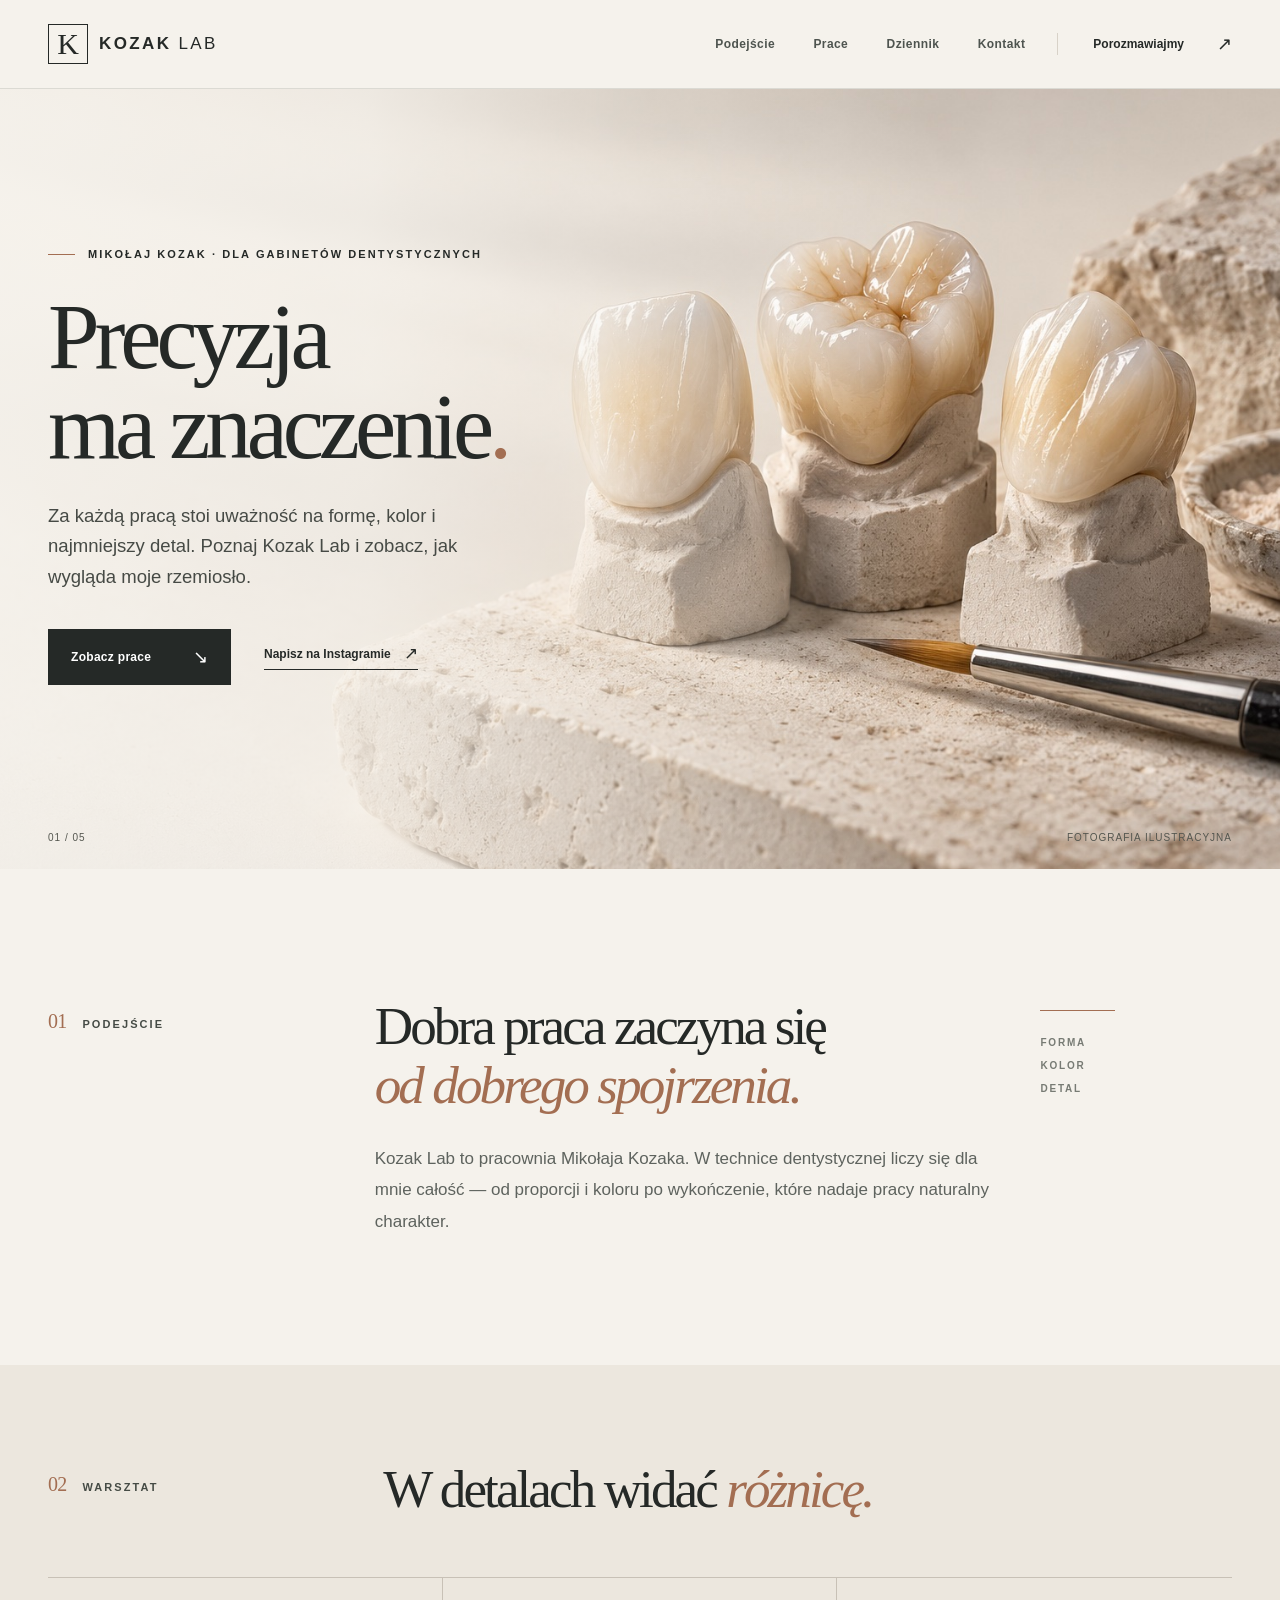
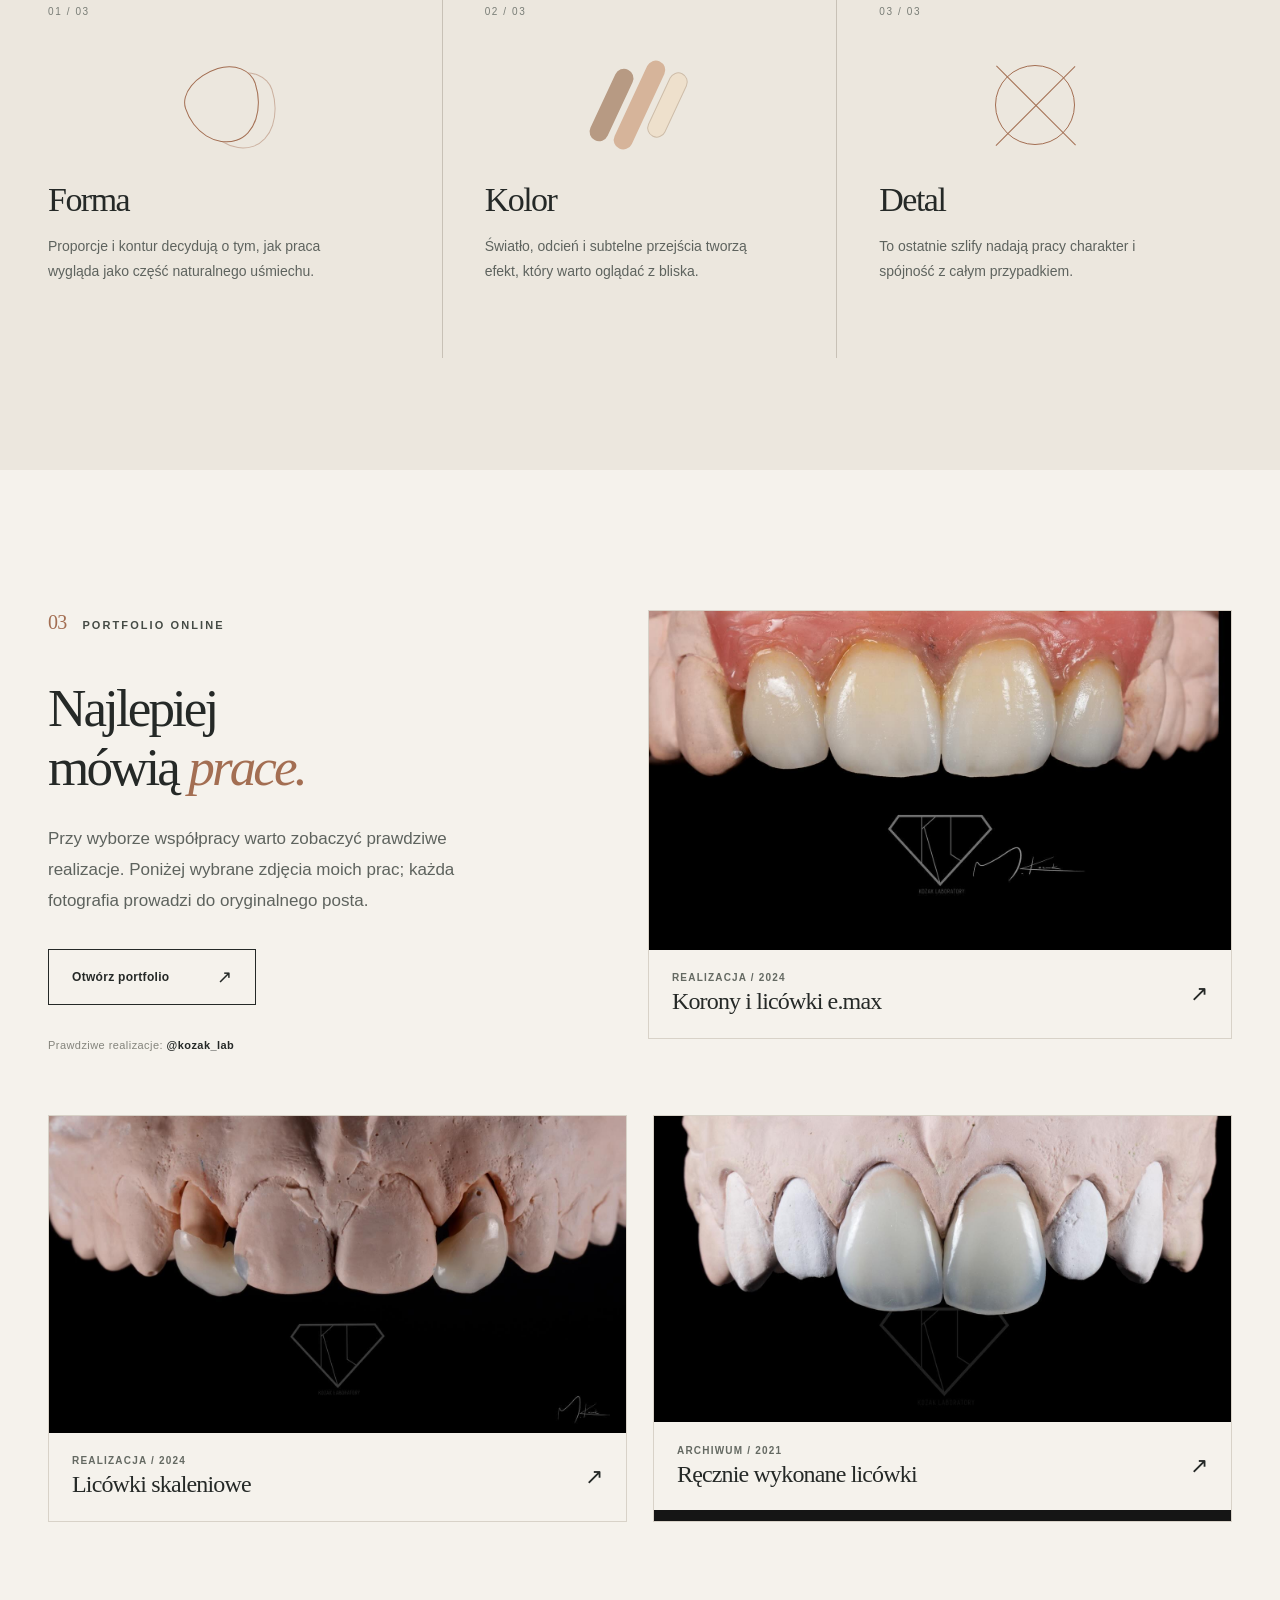
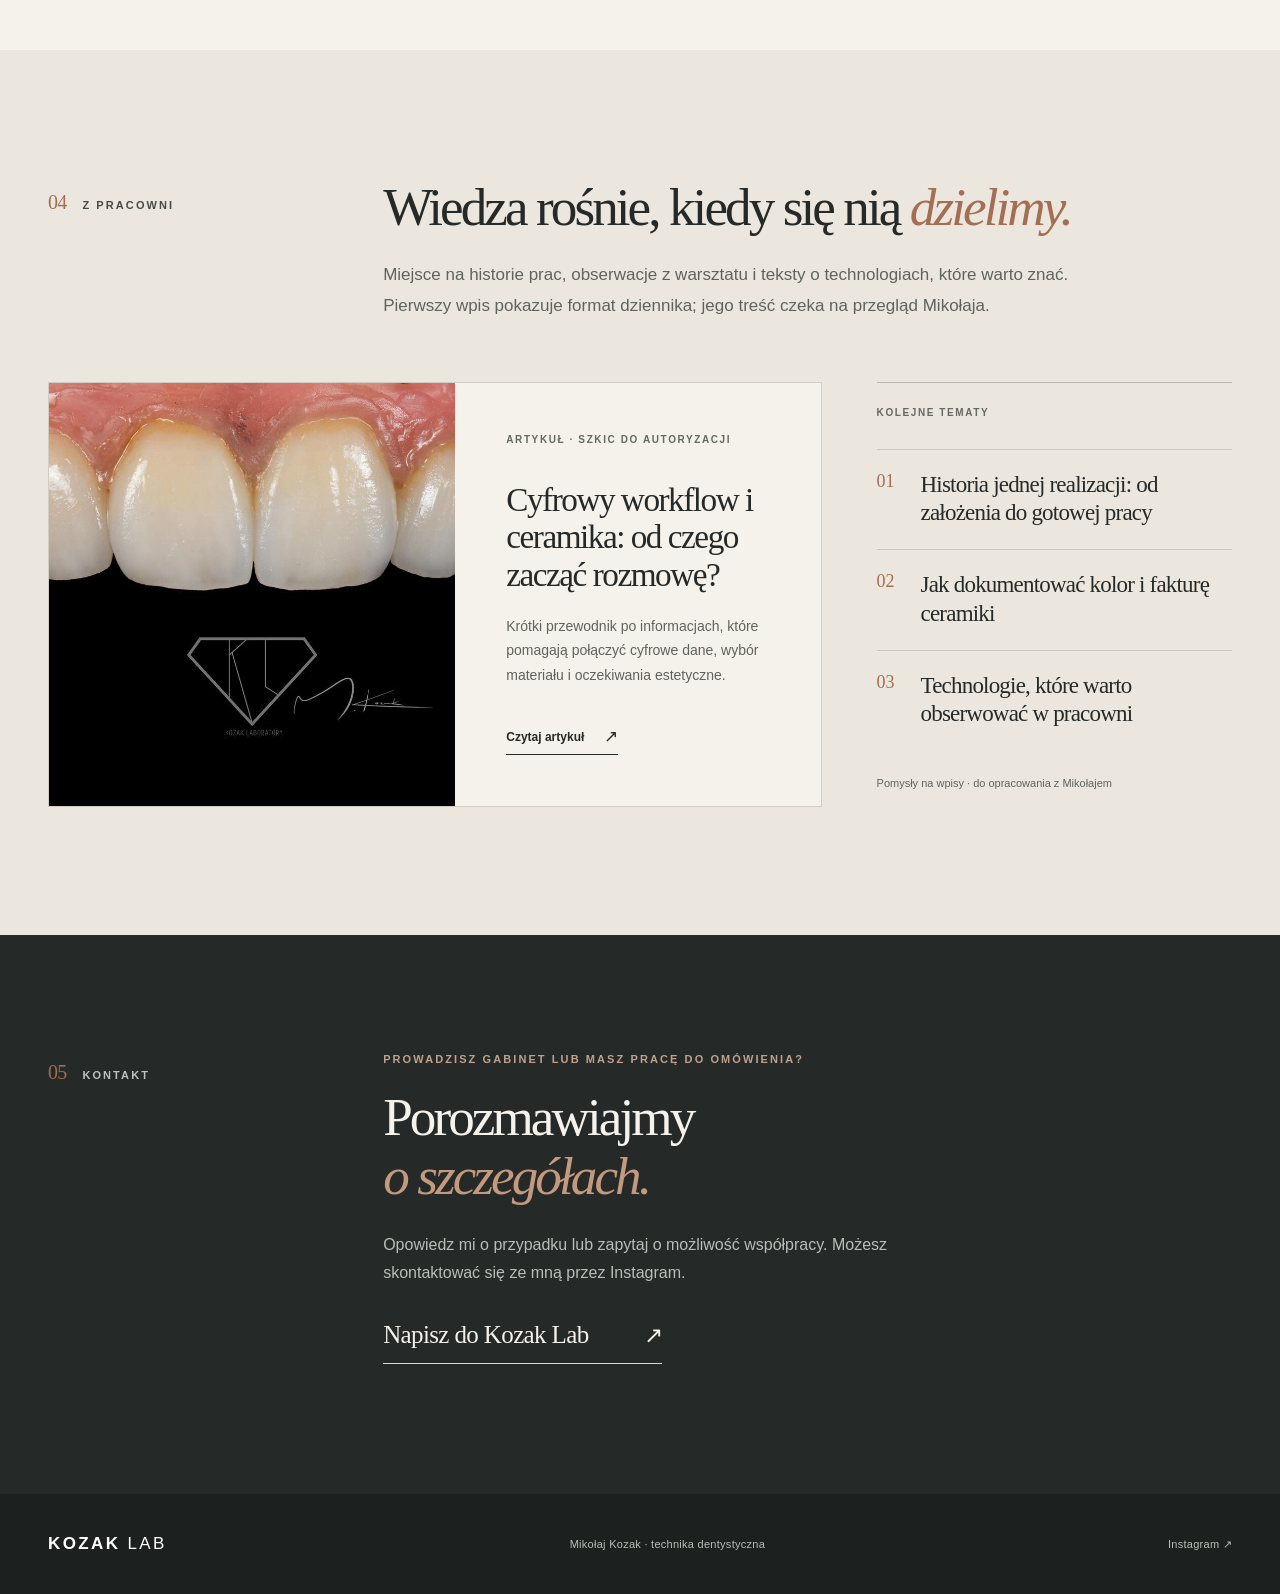
==== commit f8011bf5: "feat: add static journal and article draft" ====
--- a/index.html
+++ b/index.html
@@ -23,6 +23,7 @@
         <nav class="main-nav" aria-label="Nawigacja główna">
           <a href="#podejscie">Podejście</a>
           <a href="#prace">Prace</a>
+          <a href="#dziennik">Dziennik</a>
           <a href="#kontakt">Kontakt</a>
         </nav>
 
@@ -46,7 +47,7 @@
           </div>
         </div>
         <p class="image-note">Fotografia ilustracyjna</p>
-        <div class="hero-index" aria-hidden="true">01 / 04</div>
+        <div class="hero-index" aria-hidden="true">01 / 05</div>
       </section>
 
       <section class="intro-section section-space" id="podejscie" aria-labelledby="intro-title">
@@ -120,9 +121,39 @@
         </div>
       </section>
 
+      <section class="journal-section section-space" id="dziennik" aria-labelledby="journal-title">
+        <div class="shell journal-heading">
+          <div class="section-label"><span class="label-number">04</span><span>Z PRACOWNI</span></div>
+          <div>
+            <h2 id="journal-title">Wiedza rośnie, kiedy się nią <em>dzielimy.</em></h2>
+            <p>Miejsce na historie prac, obserwacje z warsztatu i teksty o technologiach, które warto znać. Pierwszy wpis pokazuje format dziennika; jego treść czeka na przegląd Mikołaja.</p>
+          </div>
+        </div>
+        <div class="shell journal-grid">
+          <article class="journal-feature">
+            <div class="journal-feature-image">
+              <img src="assets/instagram-emax-crowns-veneers.jpg" alt="Korony i licówki ceramiczne na modelu dentystycznym" width="1440" height="838" loading="lazy" />
+            </div>
+            <div class="journal-feature-copy">
+              <p class="journal-meta">ARTYKUŁ · SZKIC DO AUTORYZACJI</p>
+              <h3><a href="artykuly/cyfrowy-workflow-i-ceramika.html">Cyfrowy workflow i ceramika: od czego zacząć rozmowę?</a></h3>
+              <p>Krótki przewodnik po informacjach, które pomagają połączyć cyfrowe dane, wybór materiału i oczekiwania estetyczne.</p>
+              <a class="journal-read" href="artykuly/cyfrowy-workflow-i-ceramika.html">Czytaj artykuł <span aria-hidden="true">↗</span></a>
+            </div>
+          </article>
+          <aside class="journal-aside" aria-label="Tematy na przyszłe wpisy">
+            <p class="journal-aside-label">KOLEJNE TEMATY</p>
+            <div><span>01</span><p>Historia jednej realizacji: od założenia do gotowej pracy</p></div>
+            <div><span>02</span><p>Jak dokumentować kolor i fakturę ceramiki</p></div>
+            <div><span>03</span><p>Technologie, które warto obserwować w pracowni</p></div>
+            <small>Pomysły na wpisy · do opracowania z Mikołajem</small>
+          </aside>
+        </div>
+      </section>
+
       <section class="contact-section" id="kontakt" aria-labelledby="contact-title">
         <div class="shell contact-inner">
-          <div class="section-label light"><span class="label-number">04</span><span>KONTAKT</span></div>
+          <div class="section-label light"><span class="label-number">05</span><span>KONTAKT</span></div>
           <div class="contact-main">
             <p class="contact-kicker">PROWADZISZ GABINET LUB MASZ PRACĘ DO OMÓWIENIA?</p>
             <h2 id="contact-title">Porozmawiajmy<br /><em>o szczegółach.</em></h2>
--- a/styles.css
+++ b/styles.css
@@ -109,6 +109,65 @@
 .work-card:hover .work-card-arrow { transform: translate(3px,-3px); }
 .work-gallery { display: grid; grid-template-columns: repeat(2,minmax(0,1fr)); gap: 26px; margin-top: 64px; }
 
+.journal-section { background: var(--paper-deep); }
+.journal-heading { display: grid; grid-template-columns: 1fr 2.8fr; gap: 32px; margin-bottom: 60px; }
+.journal-heading h2 { max-width: 820px; margin-bottom: 24px; font-size: clamp(43px, 4.15vw, 69px); line-height: 1.11; }
+.journal-heading p { max-width: 700px; margin-bottom: 0; color: var(--muted); font-size: 17px; line-height: 1.8; }
+.journal-grid { display: grid; grid-template-columns: minmax(0, 1.85fr) minmax(250px, .85fr); gap: 55px; align-items: start; }
+.journal-feature { display: grid; grid-template-columns: minmax(0, 1fr) minmax(0, .9fr); min-height: 420px; background: var(--paper); border: 1px solid #d3ccc0; }
+.journal-feature-image { min-height: 100%; overflow: hidden; background: #252927; }
+.journal-feature-image img { display: block; width: 100%; height: 100%; object-fit: cover; }
+.journal-feature-copy { display: flex; flex-direction: column; align-items: flex-start; padding: clamp(30px, 4vw, 55px); }
+.journal-meta, .journal-aside-label { color: #646962; font-size: 10px; font-weight: 700; letter-spacing: .16em; }
+.journal-feature-copy .journal-meta { margin-bottom: 36px; }
+.journal-feature h3 { margin-bottom: 20px; font-family: var(--serif); font-size: clamp(28px, 2.6vw, 42px); line-height: 1.13; letter-spacing: -.045em; }
+.journal-feature h3 a:hover { color: var(--accent); }
+.journal-feature-copy > p:not(.journal-meta) { color: var(--muted); font-size: 14px; line-height: 1.75; }
+.journal-read { display: inline-flex; align-items: center; gap: 20px; margin-top: auto; padding-top: 25px; border-bottom: 1px solid var(--ink); padding-bottom: 7px; font-size: 12px; font-weight: 700; }
+.journal-read span { font-size: 17px; font-weight: 400; }
+.journal-read:hover { color: var(--accent); border-color: var(--accent); }
+.journal-aside { border-top: 1px solid #bdb6aa; }
+.journal-aside-label { margin: 24px 0 31px; }
+.journal-aside > div { display: grid; grid-template-columns: 32px 1fr; gap: 12px; padding: 21px 0; border-top: 1px solid #cfc8bd; }
+.journal-aside > div span { color: var(--accent); font-family: var(--serif); font-size: 18px; }
+.journal-aside > div p { margin: 0; font-family: var(--serif); font-size: 23px; line-height: 1.25; letter-spacing: -.035em; }
+.journal-aside small { display: block; margin-top: 25px; color: var(--muted); font-size: 11px; line-height: 1.6; }
+
+.article-page { padding-bottom: 110px; }
+.article-top { max-width: 1000px; padding-top: 65px; padding-bottom: 65px; }
+.article-back { display: inline-block; margin-bottom: 80px; border-bottom: 1px solid var(--ink); padding-bottom: 6px; font-size: 12px; font-weight: 700; }
+.article-back:hover { color: var(--accent); border-color: var(--accent); }
+.article-top .journal-meta { margin-bottom: 21px; }
+.article-top h1 { max-width: 950px; margin-bottom: 28px; font-size: clamp(55px, 6.4vw, 96px); line-height: 1.01; }
+.article-top h1 em { color: var(--accent); font-weight: 400; }
+.article-lead { max-width: 790px; margin-bottom: 26px; color: #4e554f; font-size: clamp(18px, 2vw, 24px); line-height: 1.55; }
+.article-draft { max-width: 790px; margin-bottom: 0; padding: 15px 20px; border-left: 2px solid var(--accent); background: var(--paper-deep); color: #50564e; font-size: 13px; line-height: 1.65; }
+.article-figure { margin-bottom: 90px; }
+.article-figure img { display: block; width: 100%; max-height: 720px; object-fit: cover; }
+.article-figure figcaption { margin-top: 13px; color: var(--muted); font-size: 12px; line-height: 1.6; }
+.article-body a, .article-figure a { text-decoration: underline; text-underline-offset: 3px; }
+.article-body a:hover, .article-figure a:hover { color: var(--accent); }
+.article-layout { display: grid; grid-template-columns: minmax(180px, .8fr) minmax(0, 2fr); gap: clamp(45px, 8vw, 130px); }
+.article-toc { position: sticky; top: 25px; display: flex; flex-direction: column; align-items: flex-start; gap: 17px; align-self: start; border-top: 1px solid var(--line); padding-top: 21px; }
+.article-toc span { margin-bottom: 8px; color: #646962; font-size: 10px; font-weight: 700; letter-spacing: .16em; }
+.article-toc a { color: #4e554f; font-size: 12px; line-height: 1.4; }
+.article-toc a:hover { color: var(--accent); }
+.article-body { max-width: 760px; }
+.article-body section + section { margin-top: 78px; }
+.article-step { margin-bottom: 17px; color: var(--accent); font-size: 11px; font-weight: 700; letter-spacing: .14em; }
+.article-body h2 { margin-bottom: 24px; font-size: clamp(36px, 3.25vw, 54px); line-height: 1.13; }
+.article-body p:not(.article-step), .article-sources li { color: #4e554f; font-size: 16px; line-height: 1.85; }
+.article-body p { margin-bottom: 24px; }
+.article-body sup { font-size: 11px; }
+.article-sources { border-top: 1px solid var(--line); padding-top: 50px; }
+.article-sources h2 { font-size: 37px; }
+.article-sources ol { padding-left: 23px; }
+.article-sources li { margin-bottom: 16px; }
+.article-next { padding-block: 80px; background: var(--paper-deep); }
+.article-next-inner { display: flex; justify-content: space-between; align-items: end; gap: 30px; }
+.article-next h2 { max-width: 700px; margin-bottom: 0; font-size: clamp(42px, 4vw, 64px); line-height: 1.15; }
+.article-next .button { flex: none; }
+
 .contact-section { background: var(--ink); color: var(--paper); padding-block: 113px 130px; }
 .contact-inner { display: grid; grid-template-columns: 1fr 2.8fr; gap: 32px; }
 .section-label.light { color: #bfc2ba; }
@@ -134,6 +193,9 @@
   .work-layout { gap: 50px; }
   .principle { padding-right: 24px; }
   .principle + .principle { padding-left: 24px; }
+  .journal-grid { gap: 30px; }
+  .journal-feature { grid-template-columns: 1fr; }
+  .journal-feature-image { height: 310px; }
 }
 
 @media (max-width: 740px) {
@@ -156,7 +218,7 @@
   .image-note { right: 20px; bottom: 18px; color: #333; background: rgba(245,242,236,.75); padding: 5px 7px; }
   .hero-index { left: 20px; bottom: 23px; }
   .section-space { padding-block: 82px; }
-  .intro-grid, .section-heading-row, .work-layout, .contact-inner { display: block; }
+  .intro-grid, .section-heading-row, .work-layout, .journal-heading, .contact-inner { display: block; }
   .section-label { margin-bottom: 28px; padding-top: 0; }
   .intro-copy h2, .section-heading-row h2, .work-copy h2, .contact-main h2 { font-size: clamp(42px, 9vw, 59px); }
   .intro-copy h2 em { display: inline; }
@@ -173,6 +235,24 @@
   .work-gallery { grid-template-columns: 1fr; gap: 24px; margin-top: 28px; }
   .work-card-caption { min-height: 80px; padding-inline: 18px; }
   .work-card-caption strong { font-size: 21px; }
+  .journal-heading { margin-bottom: 39px; }
+  .journal-heading h2 { font-size: clamp(42px, 9vw, 59px); }
+  .journal-heading p { font-size: 15px; }
+  .journal-grid { grid-template-columns: 1fr; }
+  .journal-feature-image { height: 300px; }
+  .journal-feature-copy { min-height: 300px; padding: 30px; }
+  .journal-feature-copy .journal-meta { margin-bottom: 21px; }
+  .journal-aside { margin-top: 22px; }
+  .journal-aside > div p { font-size: 21px; }
+  .article-top { padding-top: 38px; padding-bottom: 43px; }
+  .article-back { margin-bottom: 60px; }
+  .article-top h1 { font-size: clamp(49px, 10vw, 72px); }
+  .article-figure { margin-bottom: 60px; }
+  .article-layout { grid-template-columns: 1fr; gap: 50px; }
+  .article-toc { position: static; }
+  .article-body section + section { margin-top: 60px; }
+  .article-next-inner { display: block; }
+  .article-next .button { margin-top: 35px; }
   .contact-section { padding-block: 82px 95px; }
   .contact-link { gap: 28px; font-size: 21px; }
   .footer-inner { min-height: 118px; flex-wrap: wrap; justify-content: space-between; padding-block: 25px; }
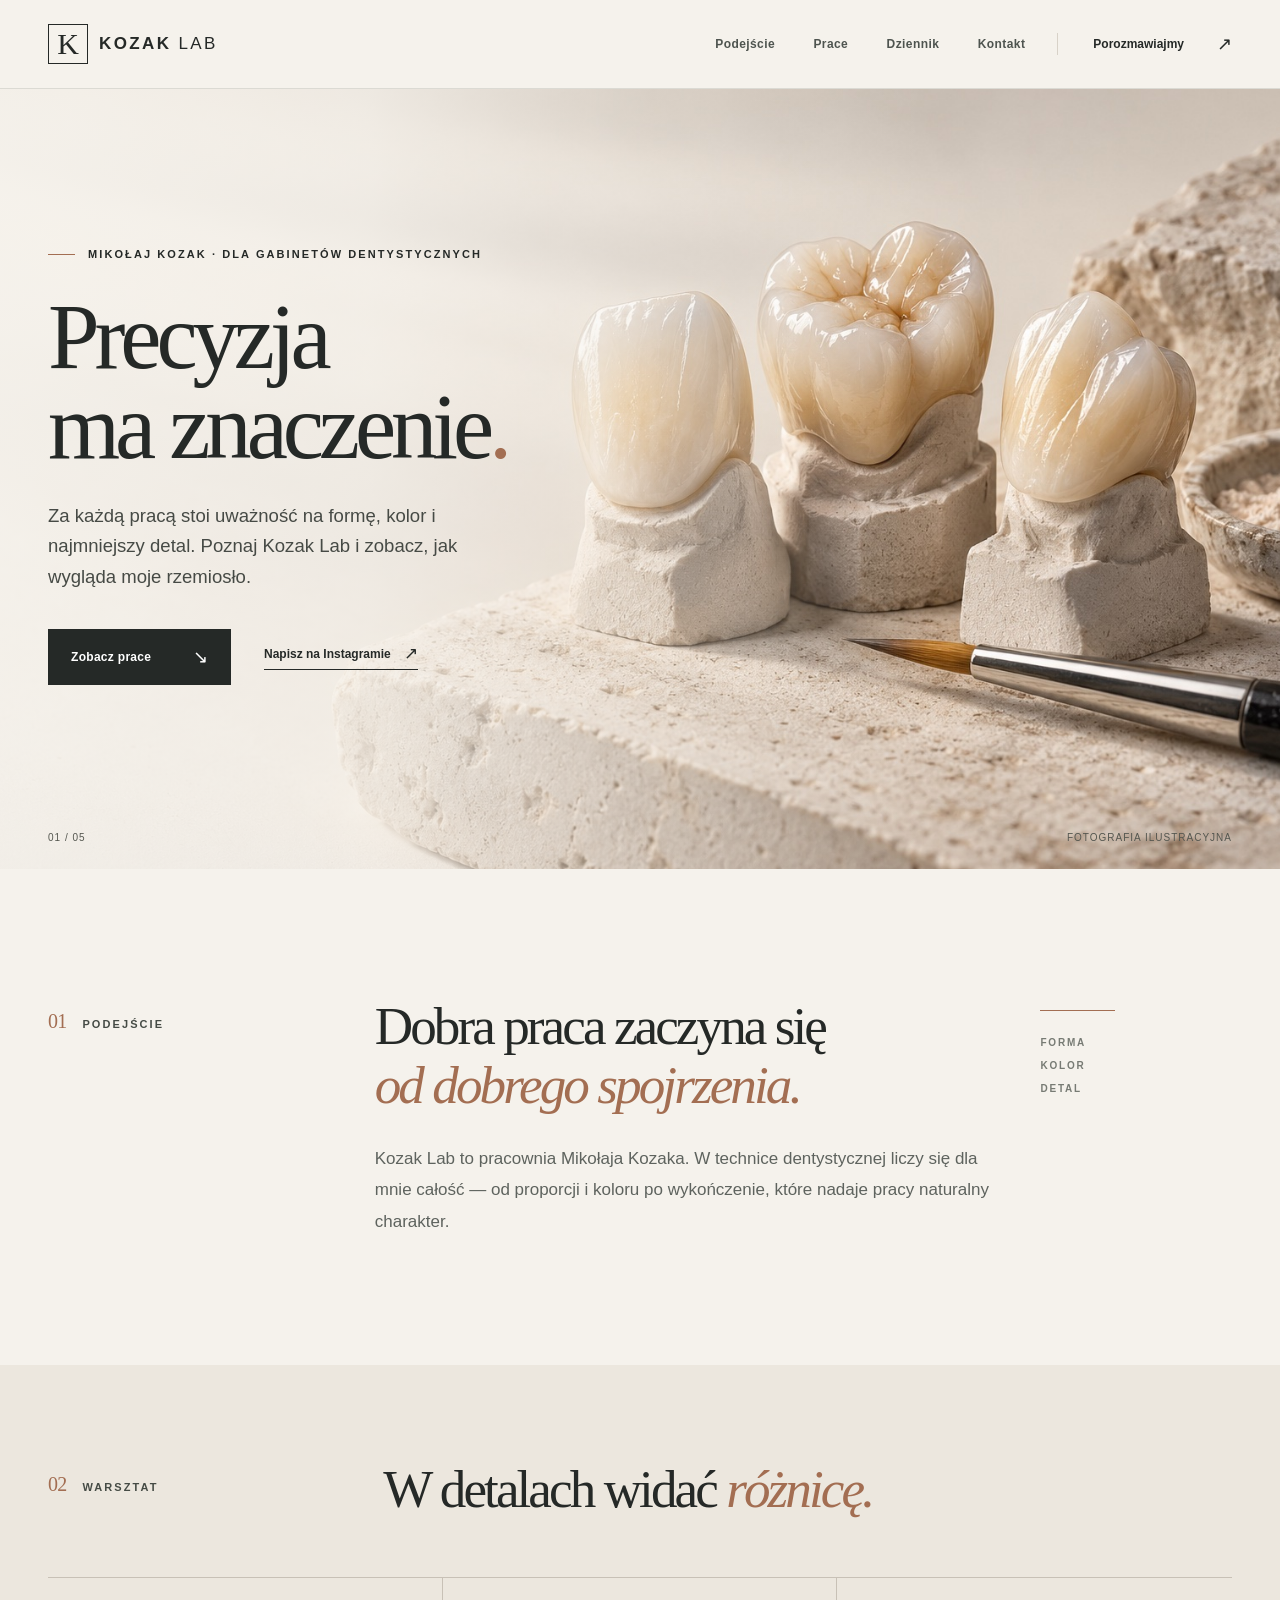
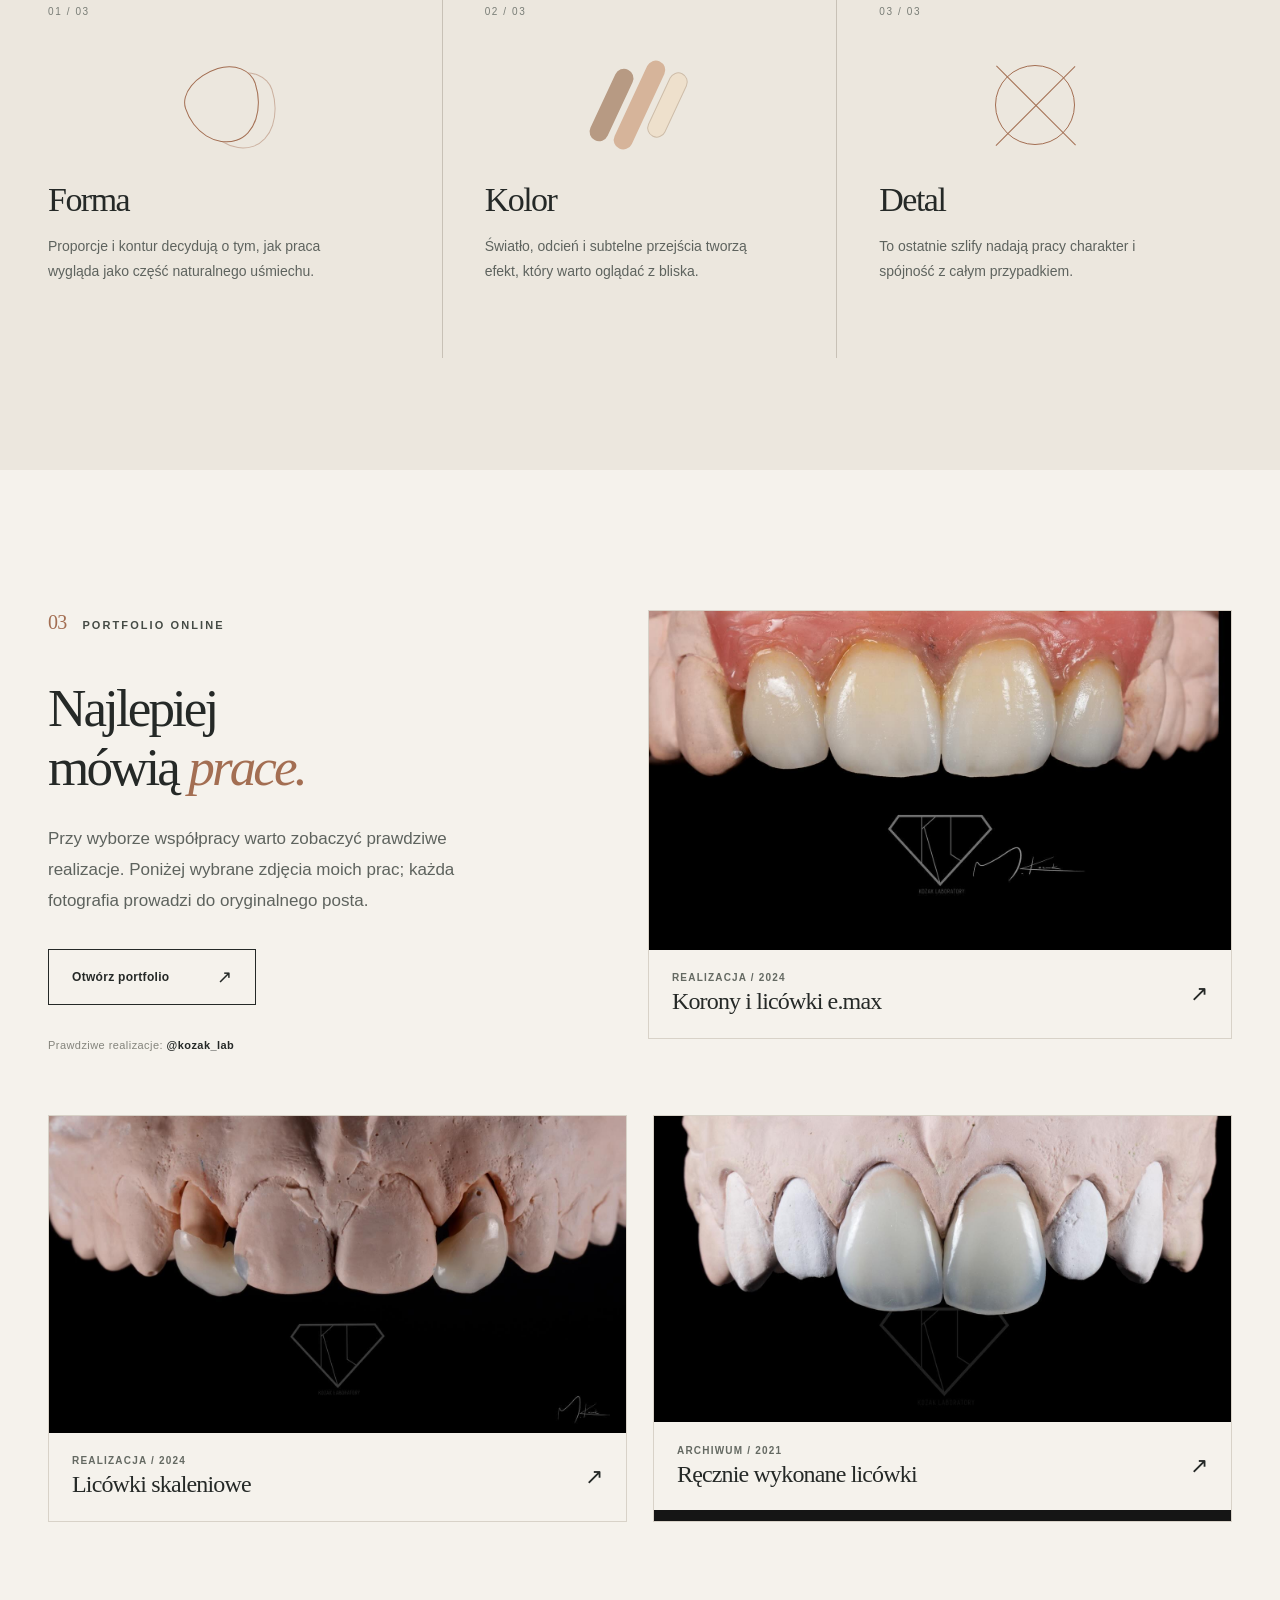
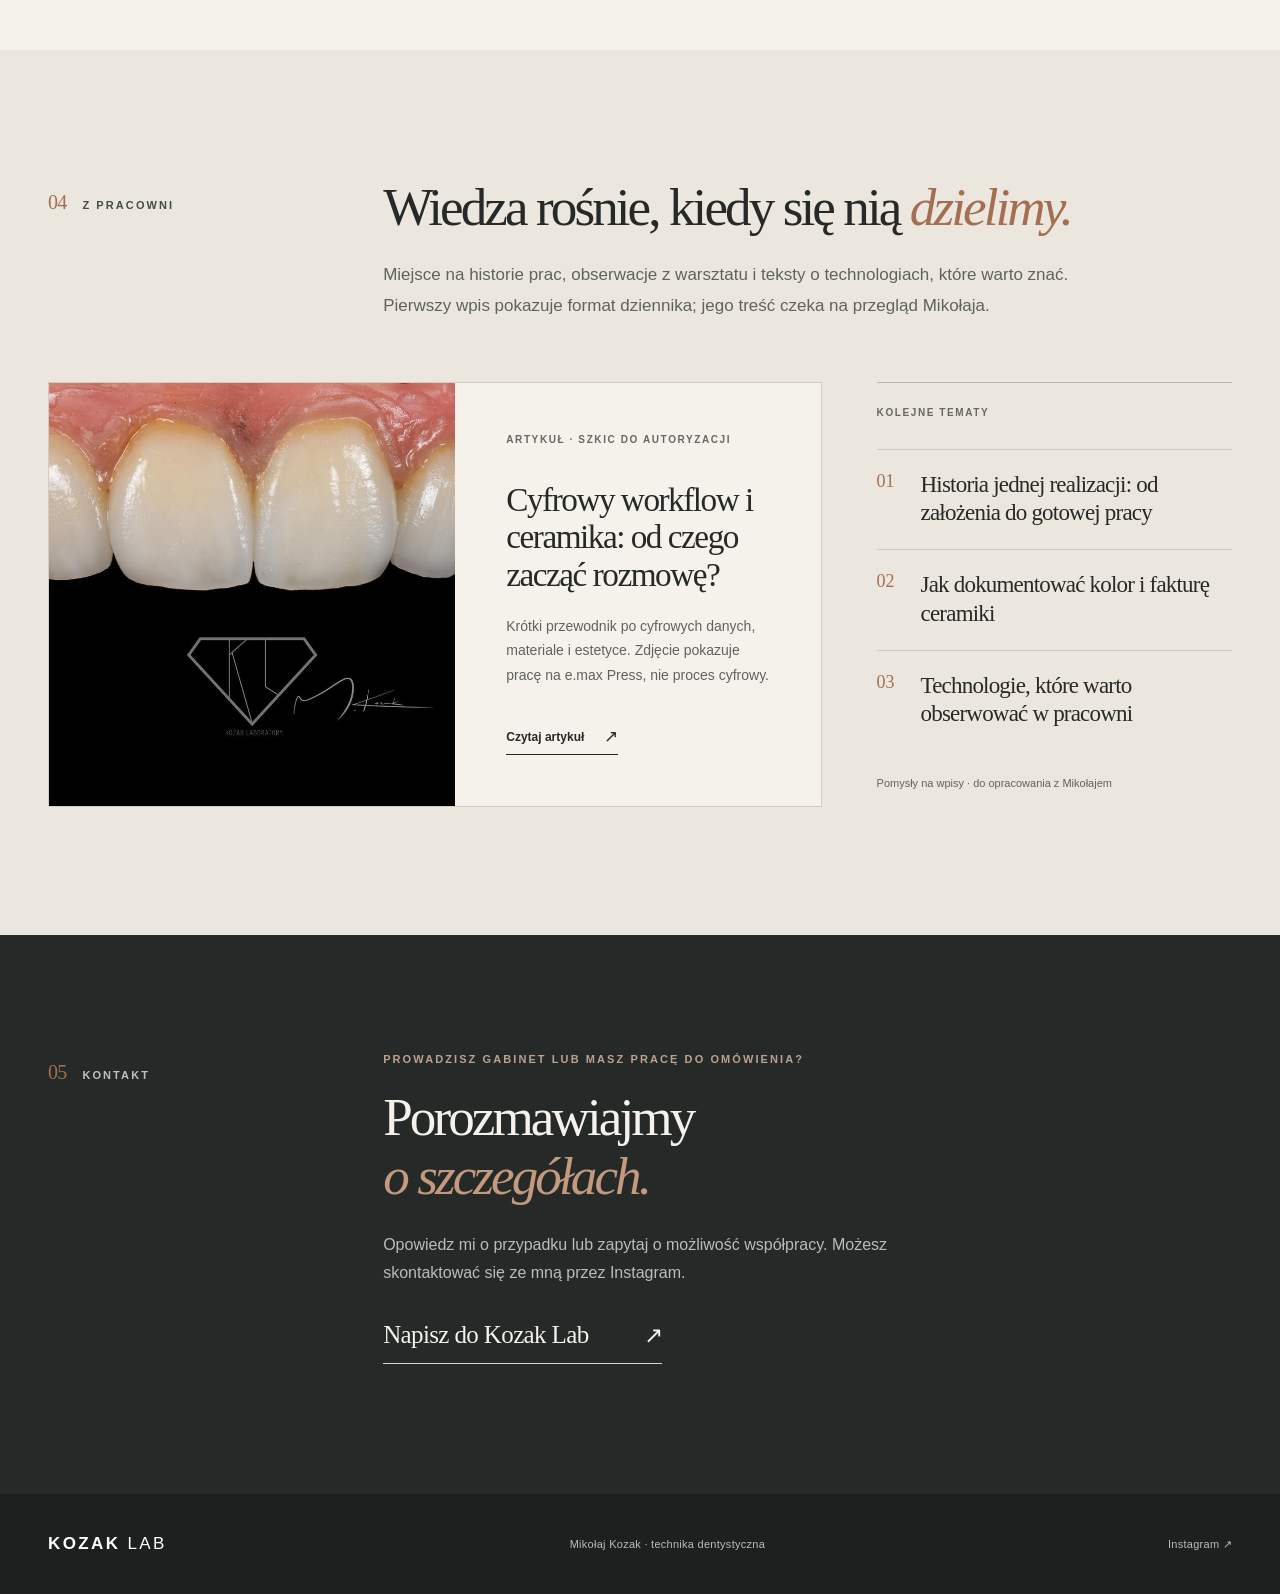
==== commit 160dc1e2: "fix: clarify draft image and indexing" ====
--- a/index.html
+++ b/index.html
@@ -137,7 +137,7 @@
             <div class="journal-feature-copy">
               <p class="journal-meta">ARTYKUŁ · SZKIC DO AUTORYZACJI</p>
               <h3><a href="artykuly/cyfrowy-workflow-i-ceramika.html">Cyfrowy workflow i ceramika: od czego zacząć rozmowę?</a></h3>
-              <p>Krótki przewodnik po informacjach, które pomagają połączyć cyfrowe dane, wybór materiału i oczekiwania estetyczne.</p>
+              <p>Krótki przewodnik po cyfrowych danych, materiale i estetyce. Zdjęcie pokazuje pracę na e.max Press, nie proces cyfrowy.</p>
               <a class="journal-read" href="artykuly/cyfrowy-workflow-i-ceramika.html">Czytaj artykuł <span aria-hidden="true">↗</span></a>
             </div>
           </article>
